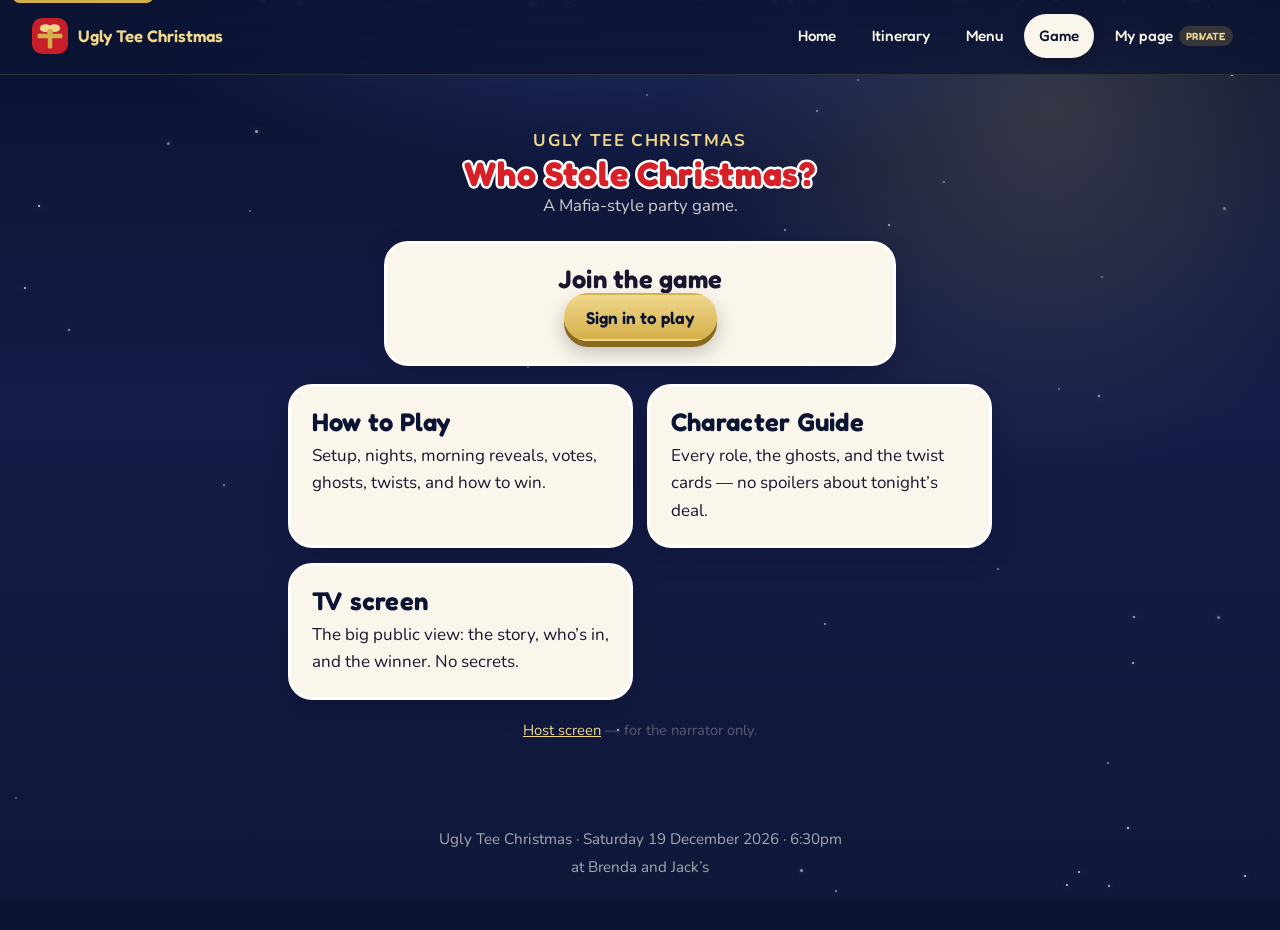
==== game.html @ 48833760 "Add collectible character cards and guest likes" ====
<!DOCTYPE html>
<html lang="en">
<head>
  <meta charset="utf-8">
  <meta name="viewport" content="width=device-width, initial-scale=1">
  <meta name="robots" content="noindex, nofollow">
  <link rel="canonical" href="https://jackkerhere.github.io/ugly-tee-xmas/game.html">
  <meta name="theme-color" content="#0b1433">
  <title>Who Stole Christmas?</title>
  <meta name="description" content="The Game area for Who Stole Christmas? — how to play, character guide, and the TV screen. No secrets, no PIN.">
  <meta property="og:type" content="website">
  <meta property="og:url" content="https://jackkerhere.github.io/ugly-tee-xmas/game.html">
  <meta property="og:title" content="Who Stole Christmas?">
  <meta property="og:description" content="The Game area for Who Stole Christmas? — how to play, character guide, and the TV screen. No secrets, no PIN.">
  <meta property="og:image" content="https://jackkerhere.github.io/ugly-tee-xmas/assets/images/og-sledge.jpg">
  <meta name="twitter:card" content="summary_large_image">
  <meta name="twitter:title" content="Who Stole Christmas?">
  <meta name="twitter:description" content="The Game area for Who Stole Christmas? — how to play, character guide, and the TV screen. No secrets, no PIN.">
  <meta name="twitter:image" content="https://jackkerhere.github.io/ugly-tee-xmas/assets/images/og-sledge.jpg">
  <link rel="preconnect" href="https://fonts.googleapis.com">
  <link rel="preconnect" href="https://fonts.gstatic.com" crossorigin>
  <link href="https://fonts.googleapis.com/css2?family=Fredoka:wght@400;500;600;700&family=Nunito:ital,wght@0,400;0,600;0,700;1,400&display=swap" rel="stylesheet">
  <link rel="stylesheet" href="assets/css/styles.css?v=20261121-character-cards">
  <link rel="icon" href="assets/images/favicon.svg" type="image/svg+xml">
  <link rel="icon" href="assets/images/favicon-32.png" sizes="32x32" type="image/png">
  <link rel="apple-touch-icon" href="assets/images/apple-touch-icon.png">
  <meta name="robots" content="noindex, nofollow">
</head>
<body class="page-game no-gift">
  <a class="skip" href="#main">Skip to content</a>
  <div class="sky" aria-hidden="true"></div>
  <div class="stars" aria-hidden="true"></div>
  <div class="snow" aria-hidden="true"></div>

  <div class="wrap">
  <header class="site-header">
    <div class="nav-inner">
      <a class="brand" href="index.html">
        <img class="brand-mark" src="assets/images/favicon.svg" width="36" height="36" alt="">
        <span class="brand-name">Ugly Tee Christmas</span>
      </a>
      <nav class="site-nav" aria-label="Primary">
        <a href="index.html">Home</a>
        <a href="itinerary.html">Itinerary</a>
        <a href="menu.html">Menu</a>
        <a href="game.html" aria-current="page">Game</a>
        <a href="me.html">My page <span class="nav-unread" hidden></span><span class="soon">private</span></a>
      </nav>
    </div>
  </header>

  <main id="main" class="section">
    <div id="game-hub-root">
      <p class="lede" style="text-align:center">Opening the game…</p>
    </div>
  </main>
  <footer class="site-footer">
    <p>Ugly Tee Christmas · Saturday 19 December 2026 · 6:30pm</p>
    <p>at Brenda and Jack’s</p>
  </footer>

  </div>
  <audio id="site-song" src="assets/song.mp3" preload="auto" loop playsinline></audio>
  <button type="button" class="mute-fab" id="mute-fab" hidden aria-label="Mute song" aria-pressed="false"></button>
  <div class="resume-bar" id="resume-song" hidden>
    <button type="button" class="btn btn-gold" id="resume-song-btn">Tap to keep the music going</button>
  </div>
  <script src="assets/js/data.js?v=20261121-character-cards" defer></script>
  <script src="assets/js/adapters/mock.js?v=20261121-character-cards" defer></script>
  <script src="assets/js/adapters/supabase.js?v=20261121-character-cards" defer></script>
  <script src="assets/js/game.js?v=20261121-character-cards" defer></script>
  <script src="assets/js/main.js?v=20261121-tv-slideshow" defer></script>
</body>
</html>
---- assets/css/styles.css ----
/* Ugly Tee Christmas — shared styles. Preview only, not published. */
:root {
  --navy: #0b1433;
  --navy-2: #151e45;
  --navy-3: #1c2758;
  --red: #d61f26;
  --red-deep: #9b151c;
  --green: #2a8f3c;
  --green-deep: #17632a;
  --gold: #d4b04a;
  --gold-bright: #f0d78c;
  --cream: #fbf6ec;
  --cream-2: #f3ead8;
  --ink: #1a1630;
  --muted: #5c5870;
  --white: #fff;
  --outline: #fff;
  --shadow: 0 16px 40px rgba(6, 10, 30, 0.35);
  --shadow-soft: 0 8px 24px rgba(6, 10, 30, 0.22);
  --radius: 24px;
  --radius-sm: 16px;
  --ease: cubic-bezier(0.25, 0.1, 0.25, 1);
  --header-h: 75px;
  --pad: clamp(0.85rem, 2.2vw, 1.75rem);
  --max: 95vw;
  --font-display: "Fredoka", "Trebuchet MS", "Segoe UI", sans-serif;
  --font-body: "Nunito", "Segoe UI", system-ui, sans-serif;
}

*, *::before, *::after { box-sizing: border-box; }
html { scroll-behavior: smooth; scroll-padding-top: calc(var(--header-h) + 12px); }
html, body { margin: 0; padding: 0; }
body {
  font-family: var(--font-body);
  font-size: 1.0625rem;
  line-height: 1.6;
  color: var(--cream);
  background: var(--navy);
  min-height: 100vh;
  overflow-x: hidden;
}
img { max-width: 100%; height: auto; display: block; }
a { color: var(--gold-bright); }
button, input, select, textarea { font: inherit; }
h1, h2, h3, .display {
  font-family: var(--font-display);
  font-weight: 650;
  line-height: 1.15;
  letter-spacing: 0.01em;
  margin: 0;
}

.skip {
  position: absolute;
  left: 12px;
  top: -40px;
  z-index: 100;
  background: var(--gold);
  color: var(--navy);
  padding: 8px 14px;
  border-radius: 8px;
  text-decoration: none;
}
.skip:focus { top: 12px; }

/* Night sky + stars + snow */
.sky {
  position: fixed;
  inset: 0;
  z-index: 0;
  pointer-events: none;
  background:
    radial-gradient(ellipse 80% 50% at 50% -10%, #2a3a7a 0%, transparent 60%),
    radial-gradient(circle at 82% 12%, rgba(240, 215, 140, 0.18), transparent 28%),
    linear-gradient(180deg, #0a1230 0%, #141c48 45%, #0e1838 100%);
}
.stars, .snow { position: fixed; inset: 0; pointer-events: none; z-index: 1; overflow: hidden; }
.star {
  position: absolute;
  width: 2px;
  height: 2px;
  background: #fff;
  border-radius: 50%;
  opacity: 0.75;
  box-shadow: 0 0 6px rgba(255,255,255,0.8);
}
.star.lg { width: 3px; height: 3px; }
.flake {
  position: absolute;
  top: -10px;
  color: rgba(255,255,255,0.85);
  font-size: 10px;
  animation: fall var(--dur, 14s) linear infinite;
  animation-delay: var(--delay, 0s);
  opacity: 0.7;
}
@keyframes fall {
  0% { transform: translate3d(0, -10vh, 0); opacity: 0; }
  10% { opacity: 0.7; }
  100% { transform: translate3d(var(--drift, 20px), 110vh, 0); opacity: 0.2; }
}

.wrap { position: relative; z-index: 2; }

/* Header / tabs */
.site-header {
  position: sticky;
  top: 0;
  z-index: 20;
  padding: 10px var(--pad) 12px;
  background: linear-gradient(180deg, rgba(11,20,51,0.92), rgba(11,20,51,0.78));
  backdrop-filter: blur(14px);
  -webkit-backdrop-filter: blur(14px);
  border-bottom: 1px solid rgba(212,176,74,0.18);
}
.nav-inner {
  max-width: var(--max);
  margin: 0 auto;
  display: flex;
  align-items: center;
  gap: 16px;
  min-height: 52px;
}
.brand {
  display: flex;
  align-items: center;
  gap: 10px;
  text-decoration: none;
  color: var(--cream);
  flex: 0 0 auto;
}
.brand-mark {
  width: 36px;
  height: 36px;
  border-radius: 10px;
}
.brand-name {
  font-family: var(--font-display);
  font-weight: 600;
  font-size: 0.95rem;
  color: var(--gold-bright);
  white-space: nowrap;
}
.site-nav {
  display: flex;
  flex-wrap: wrap;
  gap: 6px;
  margin-left: auto;
  justify-content: flex-end;
}
.site-nav a {
  display: inline-flex;
  align-items: center;
  justify-content: center;
  min-height: 44px;
  padding: 0 14px;
  border-radius: 999px;
  text-decoration: none;
  color: var(--cream);
  font-family: var(--font-display);
  font-weight: 500;
  font-size: 0.95rem;
  background: transparent;
  border: 1px solid transparent;
  transition: transform 200ms var(--ease), background 200ms var(--ease), color 200ms var(--ease), box-shadow 200ms var(--ease), border-color 200ms var(--ease);
}
.site-nav a:hover {
  transform: translateY(-2px);
  background: rgba(255,255,255,0.08);
  border-color: rgba(240,215,140,0.35);
}
.site-nav a:active { transform: scale(0.98); }
.site-nav a[aria-current="page"] {
  background: var(--cream);
  color: var(--navy);
  box-shadow: 0 4px 14px rgba(0,0,0,0.2);
}
.site-nav a:focus-visible,
.btn:focus-visible,
.gift-open:focus-visible,
.player-btn:focus-visible {
  outline: 3px solid var(--gold-bright);
  outline-offset: 3px;
}
.nav-unread {
  display: inline-flex;
  align-items: center;
  justify-content: center;
  min-width: 1.2rem;
  height: 1.2rem;
  margin-left: 6px;
  padding: 0 0.28rem;
  border-radius: 999px;
  background: var(--red);
  color: #fff;
  font-family: var(--font-display);
  font-size: 0.7rem;
  font-weight: 700;
  line-height: 1;
  box-shadow: 0 0 0 2px rgba(11, 20, 51, 0.35);
}
.nav-unread[hidden] { display: none; }
.site-nav a[aria-current="page"] .nav-unread {
  box-shadow: 0 0 0 2px #fff;
}
.soon {
  display: inline-block;
  margin-left: 6px;
  font-size: 0.65rem;
  letter-spacing: 0.06em;
  text-transform: uppercase;
  background: rgba(212,176,74,0.2);
  color: var(--gold-bright);
  border-radius: 999px;
  padding: 2px 7px;
  font-weight: 600;
}
.site-nav a[aria-current="page"] .soon {
  background: rgba(11,20,51,0.12);
  color: var(--red-deep);
}

/* Layout */
main { padding-bottom: 4rem; }
.section {
  max-width: var(--max);
  margin: 0 auto;
  padding: 3.25rem var(--pad) 1.5rem;
}
.section-head {
  display: flex;
  flex-direction: column;
  align-items: center;
  text-align: center;
  margin-bottom: 1.75rem;
  gap: 0.6rem;
}
.cloud-title {
  position: relative;
  display: inline-block;
  background: var(--cream);
  color: var(--ink);
  padding: 0.85rem 1.8rem 1rem;
  border-radius: 50% 48% 46% 52% / 62% 58% 42% 44%;
  box-shadow: var(--shadow-soft), 0 0 0 4px rgba(255,255,255,0.15);
  filter: drop-shadow(0 8px 0 rgba(212,176,74,0.25));
}
.cloud-title h2, .cloud-title h1 {
  font-size: clamp(1.6rem, 4vw, 2.35rem);
}
.lede {
  max-width: 54rem;
  margin: 0 auto;
  color: rgba(251,246,236,0.82);
  font-size: 1.05rem;
}

/* Outlined display type (poster-like) */
.outline-red, .outline-green, .outline-gold, .candy-text {
  font-family: var(--font-display);
  font-weight: 700;
  -webkit-text-stroke: 5px #fff;
  paint-order: stroke fill;
  letter-spacing: 0.02em;
}
.outline-red { color: var(--red); }
.outline-green { color: var(--green); }
.outline-gold { color: var(--gold); }
.candy-text {
  background: repeating-linear-gradient(
    -45deg,
    #d61f26 0 9px,
    #fff 9px 12px,
    #2a8f3c 12px 21px,
    #fff 21px 24px
  );
  -webkit-background-clip: text;
  background-clip: text;
  color: transparent;
  -webkit-text-fill-color: transparent;
  filter: drop-shadow(0 0 1px #fff) drop-shadow(0 2px 0 rgba(20,24,60,0.25));
  -webkit-text-stroke: 0;
}

/* Buttons */
.btn {
  display: inline-flex;
  align-items: center;
  justify-content: center;
  gap: 8px;
  min-height: 48px;
  padding: 0 1.25rem;
  border-radius: 999px;
  border: 2px solid transparent;
  text-decoration: none;
  font-family: var(--font-display);
  font-weight: 600;
  cursor: pointer;
  transition: transform 200ms var(--ease), box-shadow 200ms var(--ease), background 200ms var(--ease), color 200ms var(--ease);
}
.btn-gold {
  background: linear-gradient(180deg, var(--gold-bright), var(--gold));
  color: var(--navy);
  box-shadow: 0 6px 0 #8a6a1e, 0 10px 20px rgba(0,0,0,0.25);
}
.btn-gold:hover { transform: translateY(-2px); box-shadow: 0 8px 0 #8a6a1e, 0 14px 24px rgba(0,0,0,0.28); }
.btn-gold:active { transform: translateY(2px) scale(0.99); box-shadow: 0 3px 0 #8a6a1e; }
.btn-cream {
  background: var(--cream);
  color: var(--navy);
  box-shadow: 0 5px 0 #c9b896;
}
.btn-cream:hover { transform: translateY(-2px); }
.btn-cream:active { transform: translateY(2px) scale(0.99); }
.btn-ghost {
  background: rgba(255,255,255,0.08);
  color: var(--cream);
  border-color: rgba(240,215,140,0.45);
}
.btn-ghost:hover { background: rgba(255,255,255,0.14); transform: translateY(-2px); }
.btn[aria-disabled="true"], .btn:disabled {
  opacity: 0.7;
  cursor: not-allowed;
  transform: none !important;
}
.btn .arrow { transition: transform 200ms var(--ease); display: inline-block; }
.btn:hover .arrow { transform: translateX(4px); }

/* Cards */
.card {
  background: var(--cream);
  color: var(--ink);
  border-radius: var(--radius);
  padding: 1.25rem 1.3rem 1.35rem;
  box-shadow: var(--shadow-soft);
  border: 3px solid #fff;
}
.card h3 { font-size: 1.15rem; margin-bottom: 0.25rem; color: var(--red-deep); }
.card p { margin: 0; color: var(--muted); }
.card .icon { font-size: 1.5rem; line-height: 1; margin-bottom: 0.4rem; }
.grid-4, .grid-2 { display: grid; gap: 1rem; }
.grid-2 { grid-template-columns: 1fr; }
.grid-4 { grid-template-columns: 1fr 1fr; }

/* Full-width posters at natural aspect (no crop, no blur, no max-height) */
.hero-bleed {
  width: 100%;
  max-width: none;
  margin: 0;
  padding: 0;
}
.poster-frame {
  display: block;
  width: 100%;
  max-width: 100%;
  height: auto;
  margin: 0;
  aspect-ratio: 1520 / 2688;
  border: 0;
  border-radius: 0;
  overflow: hidden;
  box-shadow: none;
  background: #0b1433;
  cursor: default;
  pointer-events: none;
  user-select: none;
  -webkit-user-select: none;
  -webkit-tap-highlight-color: transparent;
  -webkit-touch-callout: none;
}
.poster-frame picture,
.poster-frame img {
  width: 100%;
  height: auto;
  max-width: 100%;
  display: block;
  object-fit: contain;
  object-position: center top;
  pointer-events: none;
  -webkit-user-drag: none;
  user-select: none;
}
.poster-wide { width: 100%; }
.hero-intro {
  text-align: center;
  padding-top: 2.25rem;
  padding-bottom: 0.5rem;
}
.hero-copy { margin: 0 auto; max-width: 46rem; }
.hero-date {
  font-family: var(--font-display);
  font-size: clamp(1.35rem, 4vw, 2rem);
  margin: 0.4rem 0 0.2rem;
}
.hero-meta { margin: 0; font-size: 1.1rem; color: var(--gold-bright); font-weight: 700; }

/* Placeholder notes */
.placeholder {
  margin-top: 0.85rem;
  padding: 0.85rem 1rem;
  border: 2px dashed rgba(155,21,28,0.35);
  border-radius: var(--radius-sm);
  background: repeating-linear-gradient(-45deg, rgba(214,31,38,0.05) 0 8px, transparent 8px 16px);
  color: var(--ink);
  font-size: 0.95rem;
}
.placeholder strong { color: var(--red-deep); }
.banner-demo {
  background: #fff3c4;
  color: #5a3b00;
  border: 2px solid var(--gold);
  border-radius: var(--radius-sm);
  padding: 0.75rem 1rem;
  margin: 0 auto 1.25rem;
  max-width: none;
  text-align: center;
  font-weight: 700;
}

/* Timeline */
.timeline { list-style: none; margin: 0 auto; padding: 0; max-width: none; width: 100%; }
.timeline li {
  position: relative;
  padding: 0 0 1.6rem 4.25rem;
}
.timeline li:last-child { padding-bottom: 0; }
.timeline li::before {
  content: "";
  position: absolute;
  left: 1.15rem;
  top: 1.1rem;
  bottom: -0.2rem;
  width: 3px;
  background: linear-gradient(180deg, var(--gold), rgba(212,176,74,0.15));
}
.timeline li:last-child::before { display: none; }
.dot {
  position: absolute;
  left: 0;
  top: 0.15rem;
  width: 2.4rem;
  height: 2.4rem;
  border-radius: 50%;
  background: linear-gradient(180deg, var(--gold-bright), var(--gold));
  color: var(--navy);
  display: flex;
  align-items: center;
  justify-content: center;
  font-family: var(--font-display);
  font-weight: 700;
  font-size: 0.95rem;
  box-shadow: 0 0 0 4px var(--navy), 0 0 0 6px var(--gold);
}
.time {
  font-family: var(--font-display);
  color: var(--gold-bright);
  font-weight: 600;
  font-size: 0.95rem;
}
.time-when { white-space: nowrap; }
.time-note {
  font-size: 0.82em;
  font-weight: 500;
  opacity: 0.75;
}
.timeline h3 { color: var(--cream); font-size: 1.25rem; margin: 0.1rem 0; }
.timeline p { margin: 0.15rem 0 0; color: rgba(251,246,236,0.78); }

/* Menu lists */
.menu-group { margin-bottom: 1.5rem; }
.menu-cat h3 { margin-top: 0 !important; }
.menu-list { width: 100%; }
.menu-item, .menu-slot { width: 100%; }
.menu-group h3 {
  font-size: 1.3rem;
  margin-bottom: 0.7rem;
  color: var(--gold-bright);
}
.menu-list { list-style: none; margin: 0; padding: 0; display: grid; gap: 0.7rem; }
.menu-item, .menu-slot {
  background: var(--cream);
  color: var(--ink);
  border-radius: var(--radius-sm);
  padding: 0.9rem 1.1rem;
  border: 3px solid #fff;
  display: flex;
  justify-content: space-between;
  align-items: baseline;
  gap: 1rem;
}
.menu-slot { border-style: dashed; border-color: rgba(255,255,255,0.55); background: rgba(251,246,236,0.72); color: var(--muted); font-style: italic; }
.menu-item .who { color: var(--red-deep); font-family: var(--font-display); font-weight: 600; white-space: nowrap; }
.host-note { margin-top: 0.5rem; color: rgba(251,246,236,0.8); }

/* Player + lyrics */
.player-card { max-width: none; width: 100%; margin: 0 auto 1.25rem; }
.player {
  display: flex;
  align-items: center;
  gap: 0.85rem;
}
.player-btn {
  width: 52px;
  height: 52px;
  border-radius: 50%;
  border: 0;
  background: linear-gradient(180deg, var(--gold-bright), var(--gold));
  color: var(--navy);
  cursor: pointer;
  box-shadow: 0 4px 0 #8a6a1e;
  flex: 0 0 auto;
  display: grid;
  place-items: center;
  transition: transform 200ms var(--ease);
}
.player-btn:hover { transform: scale(1.05); }
.player-btn:active { transform: scale(0.96); }
.player-track { flex: 1; }
.player-title { font-family: var(--font-display); margin: 0 0 0.35rem; }
.seek {
  -webkit-appearance: none;
  appearance: none;
  width: 100%;
  height: 8px;
  border-radius: 999px;
  background: #e6dcc8;
  outline: none;
}
.seek::-webkit-slider-thumb {
  -webkit-appearance: none;
  width: 18px;
  height: 18px;
  border-radius: 50%;
  background: var(--red);
  border: 3px solid #fff;
  cursor: pointer;
}
.times { display: flex; justify-content: space-between; font-size: 0.8rem; color: var(--muted); margin-top: 0.2rem; }
.lyrics {
  max-width: none;
  width: 100%;
  margin: 0 auto;
  font-size: 1.05rem;
  line-height: 1.7;
}
.lyrics-body { color: var(--ink); }
.lyrics-label {
  font-family: var(--font-display);
  font-weight: 700;
  font-size: clamp(1.25rem, 3.2vw, 1.55rem);
  color: var(--red);
  -webkit-text-stroke: 2px #fff;
  paint-order: stroke fill;
  letter-spacing: 0.03em;
  margin: 1.35rem 0 0.35rem;
  text-shadow: 0 1px 0 #fff, 0 0 0 #fff;
}
.lyrics-label:first-child { margin-top: 0.2rem; }
.lyrics-stanza {
  margin: 0 0 0.15rem;
  color: var(--ink);
}
.lyrics-stanza + .lyrics-label { margin-top: 1.35rem; }
.player-missing { margin: 0.6rem 0 0; color: var(--red-deep); }

/* Gift screen */
.gift-screen {
  position: fixed;
  inset: 0;
  z-index: 40;
  display: flex;
  align-items: center;
  justify-content: center;
  padding: 1.5rem;
  background:
    radial-gradient(ellipse 70% 50% at 50% 0%, #2a3a7a 0%, transparent 55%),
    linear-gradient(180deg, #0a1230, #141c48 60%, #1a2a4a);
  transition: opacity 600ms var(--ease), visibility 600ms var(--ease);
}
.gift-screen.is-away {
  opacity: 0;
  visibility: hidden;
  pointer-events: none;
}
body.is-open .gift-screen { pointer-events: none; }
.gift-inner { text-align: center; width: min(100%, 28rem); }
.gift-cloud {
  background: var(--cream);
  color: var(--ink);
  display: inline-block;
  padding: 1rem 1.5rem 1.15rem;
  border-radius: 50% 48% 46% 52% / 62% 58% 42% 44%;
  margin-bottom: 1.25rem;
  box-shadow: var(--shadow-soft);
}
.gift-cloud p { margin: 0.2rem 0 0; color: var(--muted); }
.gift-open {
  appearance: none;
  border: 0;
  background: transparent;
  cursor: pointer;
  color: var(--cream);
  width: 100%;
  padding: 0.5rem;
}
.gift-box { width: 180px; height: 180px; margin: 0 auto 1rem; position: relative; perspective: 600px; }
.box-body {
  position: absolute;
  left: 20px;
  right: 20px;
  bottom: 10px;
  height: 100px;
  background: linear-gradient(180deg, #e0333a, var(--red-deep));
  border-radius: 10px 10px 16px 16px;
  box-shadow: 0 12px 24px rgba(0,0,0,0.35), inset 0 0 0 3px rgba(255,255,255,0.12);
}
.box-body::before, .lid::before {
  content: "";
  position: absolute;
  left: 50%;
  top: 0;
  width: 22px;
  height: 100%;
  transform: translateX(-50%);
  background: linear-gradient(180deg, var(--gold-bright), var(--gold));
}
.lid {
  position: absolute;
  left: 10px;
  right: 10px;
  top: 36px;
  height: 44px;
  background: linear-gradient(180deg, #ef4a50, var(--red));
  border-radius: 10px;
  transform-origin: left center;
  box-shadow: 0 4px 0 rgba(0,0,0,0.15);
  transition: transform 700ms var(--ease);
  z-index: 2;
}
.bow {
  position: absolute;
  left: 50%;
  top: 10px;
  width: 70px;
  height: 36px;
  transform: translateX(-50%);
  z-index: 3;
  transition: transform 700ms var(--ease);
}
.bow::before, .bow::after {
  content: "";
  position: absolute;
  top: 4px;
  width: 32px;
  height: 28px;
  background: var(--gold-bright);
  border-radius: 50% 50% 40% 40%;
}
.bow::before { left: 0; transform: rotate(-20deg); }
.bow::after { right: 0; transform: rotate(20deg); }
.gift-open.is-opening .lid { transform: translateY(-28px) rotate(-28deg); }
.gift-open.is-opening .bow { transform: translate(-50%, -36px) rotate(-12deg); }
.gift-cta {
  font-family: var(--font-display);
  font-size: 1.35rem;
  font-weight: 650;
  color: var(--gold-bright);
  text-shadow: 0 2px 0 rgba(0,0,0,0.3);
  transition: transform 200ms var(--ease), color 200ms var(--ease);
}
.gift-open:hover .gift-cta { transform: translateY(-2px); color: #fff; }
.gift-ground {
  position: absolute;
  left: 0; right: 0; bottom: 0;
  height: 90px;
  background: radial-gradient(120% 80% at 50% 100%, #f7f3ea 0%, #e8e4f0 40%, transparent 70%);
  pointer-events: none;
}

/* Guest / me page */
.hi {
  display: flex;
  flex-direction: column;
  align-items: center;
  gap: 0.55rem;
  font-size: clamp(2rem, 6vw, 3rem);
  text-align: center;
  margin-bottom: 0.5rem;
}
.hi .who-face-wrap { width: 7.75rem; max-width: 7.75rem; }

.secret-grid { display: grid; gap: 1rem; }
.secret-card h3 { margin-bottom: 0.35rem; line-height: 1.3; overflow-wrap: anywhere; }
.secret-card .for {
  font-family: var(--font-display);
  font-size: 1.6rem;
  color: var(--navy);
  display: inline;
}
.secret-card .hint {
  margin: 0.4rem 0 0;
  color: var(--muted);
  font-size: 0.95rem;
  line-height: 1.4;
}
.form label { display: block; font-weight: 700; font-family: var(--font-display); margin: 0.8rem 0 0.3rem; }
.form input[type="text"], .form select, .form textarea {
  width: 100%;
  min-height: 48px;
  border-radius: 14px;
  border: 2px solid #e0d4bf;
  background: #fff;
  padding: 0.6rem 0.85rem;
  color: var(--ink);
  transition: border-color 200ms var(--ease), box-shadow 200ms var(--ease);
}
.form textarea { min-height: 90px; resize: vertical; }
.form input:focus, .form select:focus, .form textarea:focus {
  outline: none;
  border-color: var(--gold);
  box-shadow: 0 0 0 4px rgba(212,176,74,0.28);
}
.form-actions { margin-top: 1.1rem; display: flex; flex-wrap: wrap; gap: 0.6rem; }
.form-status { margin: 0.8rem 0 0; font-weight: 700; color: var(--green-deep); }
.gate { text-align: center; max-width: 32rem; margin: 2rem auto; }
.gate .card { padding: 2rem 1.5rem; }
.pin-gate { text-align: center; max-width: 26rem; margin: 1.5rem auto 2rem; }
.pin-gate .card { padding: 2rem 1.25rem 1.6rem; }
.pin-gate h1 { font-size: clamp(1.6rem, 5vw, 2.1rem); margin: 0 0 0.4rem; }
.pin-lead { margin: 0.3rem 0 0; color: var(--muted); }
.pin-warn {
  margin: 0.7rem 0 0;
  color: var(--red-deep);
  font-weight: 700;
}
.who-gate { width: 100%; max-width: 54rem; margin: 0 auto 2rem; }
.who-gate .lede { margin-top: 0.15rem; }
.who-grid {
  display: grid;
  grid-template-columns: 1fr 1fr;
  gap: 0.65rem;
  width: 100%;
  max-width: 100%;
}
.who-tile {
  display: flex;
  flex-direction: column;
  align-items: center;
  justify-content: flex-start;
  gap: 0.4rem;
  width: 100%;
  min-width: 0;
  padding: 0.65rem 0.5rem 0.7rem;
  border: 3px solid #fff;
  border-radius: var(--radius-sm);
  background: var(--cream);
  color: var(--navy);
  box-shadow: var(--shadow-soft);
  font-family: var(--font-display);
  cursor: pointer;
  text-align: center;
  transition: transform 200ms var(--ease), box-shadow 200ms var(--ease), background 200ms var(--ease);
}
.who-tile:hover { transform: translateY(-2px); box-shadow: 0 8px 20px rgba(6,10,30,0.22); }
.who-tile:active { transform: scale(0.99); }
.who-tile:focus-visible { outline: 3px solid var(--gold); outline-offset: 2px; }
.who-face-wrap {
  position: relative;
  width: 86%;
  max-width: 11.5rem;
  aspect-ratio: 1;
  flex: 0 0 auto;
  min-width: 0;
}
.who-face-wrap.is-large {
  width: min(58%, 11rem);
  max-width: 11rem;
  margin: 0 auto 0.85rem;
}
.hi .who-face-wrap.is-large {
  width: 7.75rem;
  max-width: 7.75rem;
  margin: 0;
}
.who-face,
.who-face picture,
.who-face img {
  width: 100%;
  height: auto;
  aspect-ratio: 1;
  display: block;
  max-width: 100%;
}
.who-face {
  border-radius: 22%;
  overflow: hidden;
  background: #fff;
  border: 3px solid #fff;
  box-shadow: 0 4px 12px rgba(6, 10, 30, 0.16);
}
.who-face.is-placeholder {
  display: flex;
  align-items: center;
  justify-content: center;
  height: 100%;
  font-size: clamp(2.4rem, 12vw, 3.4rem);
  line-height: 1;
  background: linear-gradient(180deg, #e8f6ea 0%, #d7efdc 100%);
}
.who-lock {
  position: absolute;
  right: 0.05rem;
  bottom: 0.05rem;
  width: 1.45rem;
  height: 1.45rem;
  border-radius: 50%;
  background: var(--navy);
  color: var(--gold-bright);
  display: flex;
  align-items: center;
  justify-content: center;
  font-size: 0.78rem;
  line-height: 1;
  border: 2px solid #fff;
  box-shadow: 0 2px 6px rgba(6, 10, 30, 0.25);
  z-index: 1;
}
.who-name {
  font-weight: 700;
  font-size: clamp(0.95rem, 3.6vw, 1.15rem);
  line-height: 1.25;
  overflow-wrap: anywhere;
  max-width: 100%;
}
.who-claimed {
  font-family: var(--font-body);
  font-size: 0.75rem;
  font-weight: 700;
  line-height: 1.3;
  color: var(--muted);
  max-width: 100%;
}
.who-tile.is-claimed {
  background: #efe7d6;
  box-shadow: none;
}
.who-tile.is-claimed .who-face { opacity: 0.55; filter: grayscale(0.22); }
.who-tile.is-claimed:hover { background: #e8dfcc; }
.who-test {
  font-family: var(--font-body);
  font-size: 0.7rem;
  font-weight: 700;
  letter-spacing: 0.06em;
  text-transform: uppercase;
  color: var(--green-deep);
  background: #e4f3e6;
  border: 1px solid rgba(42, 143, 60, 0.35);
  border-radius: 999px;
  padding: 0.08rem 0.45rem;
  line-height: 1.2;
}
.who-tile.is-test { border-color: #cfe8d3; }

@media (min-width: 800px) {
  .who-grid { grid-template-columns: repeat(3, 1fr); gap: 0.85rem; }
}
@media (min-width: 1280px) {
  .who-grid { grid-template-columns: repeat(4, 1fr); }
}

.pin-boxes {
  display: flex;
  justify-content: center;
  gap: clamp(0.28rem, 1.6vw, 0.5rem);
  margin: 1.35rem 0 0.85rem;
}
.pin-boxes input {
  width: clamp(2.15rem, 11vw, 2.7rem);
  height: clamp(2.7rem, 13vw, 3.3rem);
  text-align: center;
  font-family: var(--font-display);
  font-size: 1.55rem;
  font-weight: 700;
  border: 3px solid var(--gold);
  border-radius: 12px;
  background: var(--cream);
  color: var(--navy);
  caret-color: var(--red);
  box-shadow: 0 3px 0 rgba(138, 106, 30, 0.35);
}
.pin-boxes input:focus {
  outline: none;
  border-color: var(--red);
  box-shadow: 0 0 0 4px rgba(214, 31, 38, 0.22);
}
.pin-error {
  min-height: 1.4em;
  margin: 0.35rem 0 0;
  color: var(--red-deep);
  font-weight: 700;
}
.pin-error[hidden] { display: none; }
.logout-line { text-align: center; margin: 1.25rem 0 0; }

.logout-line a { color: var(--gold-bright); font-weight: 700; }

/* Logged-in My page sub-tabs */
body.has-me-subnav main.section { padding-top: 0.75rem; }
.me-subnav {
  position: sticky;
  top: var(--header-h);
  z-index: 19;
  width: auto;
  max-width: none;
  margin: 0 calc(-1 * var(--pad)) 1.15rem;
  padding: 0.55rem var(--pad);
  background: linear-gradient(180deg, rgba(11,20,51,0.96), rgba(11,20,51,0.88));
  backdrop-filter: blur(14px);
  -webkit-backdrop-filter: blur(14px);
  border-bottom: 1px solid rgba(212,176,74,0.18);
}
.me-segments {
  display: grid;
  grid-template-columns: 1fr 1fr 1.2fr;
  gap: 4px;
  width: 100%;
  max-width: 40rem;
  margin: 0 auto;
  padding: 4px;
  background: var(--cream);
  border: 3px solid #fff;
  border-radius: 18px;
  box-shadow: var(--shadow-soft);
}
.me-tab {
  position: relative;
  min-width: 0;
  min-height: 52px;
  padding: 0.45rem 0.4rem;
  border: 0;
  border-radius: 12px;
  background: transparent;
  color: var(--navy);
  font-family: var(--font-display);
  font-weight: 650;
  font-size: clamp(0.76rem, 3vw, 0.98rem);
  line-height: 1.2;
  white-space: normal;
  overflow-wrap: anywhere;
  text-align: center;
  cursor: pointer;
}
.me-tab:hover { background: rgba(212, 176, 74, 0.18); }
.me-tab:focus-visible { outline: 3px solid var(--gold); outline-offset: 2px; }
.me-tab[aria-selected="true"] {
  background: linear-gradient(180deg, var(--gold-bright), var(--gold));
  box-shadow: 0 3px 0 #8a6a1e;
}
.me-tab-badge {
  position: absolute;
  top: 0.12rem;
  right: 0.12rem;
  min-width: 1.2rem;
  height: 1.2rem;
  padding: 0 0.28rem;
  border-radius: 999px;
  background: var(--red);
  color: #fff;
  font-family: var(--font-display);
  font-size: 0.7rem;
  font-weight: 700;
  line-height: 1;
  display: inline-flex;
  align-items: center;
  justify-content: center;
  box-shadow: 0 0 0 2px #fff;
}
.me-tab-badge[hidden] { display: none; }
.me-lede { margin-bottom: 1.15rem; }
.me-panel { width: 100%; max-width: 100%; }
.me-panel[hidden] { display: none; }
.person-card {
  text-align: center;
  width: 100%;
  max-width: 28rem;
  margin: 0 auto 1.25rem;
  padding: 1.4rem 1.2rem 1.3rem;
}
.person-card .who-face-wrap.is-large {
  width: min(58%, 11rem);
  max-width: 11rem;
  margin: 0 auto 0.85rem;
}
.person-card .hint {
  margin: 0.7rem auto 0;
  max-width: 22rem;
  text-align: left;
  font-size: 1rem;
  line-height: 1.45;
  color: var(--ink);
}

.budget-badge {
  display: inline-block;
  margin: 0.55rem 0 0.15rem;
  padding: 0.28rem 0.7rem;
  border-radius: 999px;
  background: #e4f3e6;
  border: 2px solid rgba(42, 143, 60, 0.35);
  color: var(--green-deep);
  font-family: var(--font-display);
  font-weight: 650;
  font-size: 0.95rem;
  line-height: 1.2;
}
.budget-badge strong { font-weight: 700; }


/* Secret Santa chat */
.ss-chat { width: 100%; max-width: 100%; }
.wishlist-card { margin-top: 0.25rem; }
.chat-panel {
  width: 100%;
  max-width: 100%;
  padding: 0.85rem 0.85rem 1rem;
  overflow: hidden;
}
.chat-tabs {
  display: grid;
  grid-template-columns: 1fr 1fr;
  gap: 0.45rem;
  margin: 0 0 0.85rem;
  width: 100%;
  max-width: 100%;
}
.chat-tab {
  position: relative;
  min-width: 0;
  min-height: 48px;
  padding: 0.55rem 0.45rem;
  border: 2px solid #e0d4bf;
  border-radius: 16px;
  background: #fff;
  color: var(--navy);
  font-family: var(--font-display);
  font-weight: 650;
  font-size: clamp(0.78rem, 3.1vw, 0.95rem);
  line-height: 1.25;
  white-space: normal;
  overflow-wrap: anywhere;
  text-align: center;
  cursor: pointer;
  transition: background 200ms var(--ease), border-color 200ms var(--ease), color 200ms var(--ease), transform 200ms var(--ease);
}
.chat-tab:hover { transform: translateY(-1px); border-color: var(--gold); }
.chat-tab:focus-visible { outline: 3px solid var(--gold); outline-offset: 2px; }
.chat-tab-badge,
.me-tab-badge {
  position: absolute;
  top: 0.12rem;
  right: 0.12rem;
  min-width: 1.2rem;
  height: 1.2rem;
  padding: 0 0.28rem;
  border-radius: 999px;
  background: var(--red);
  color: #fff;
  font-family: var(--font-display);
  font-size: 0.7rem;
  font-weight: 700;
  line-height: 1;
  display: inline-flex;
  align-items: center;
  justify-content: center;
  box-shadow: 0 0 0 2px #fff;
  z-index: 1;
}
.chat-tab-badge[hidden],
.me-tab-badge[hidden] { display: none; }
.chat-tab[aria-selected="true"] {
  background: linear-gradient(180deg, var(--gold-bright), var(--gold));
  border-color: #8a6a1e;
  color: var(--navy);
  box-shadow: 0 3px 0 #8a6a1e;
}
.chat-peer { margin: 0 0 0.7rem; }
.chat-peer-name {
  font-family: var(--font-display);
  font-weight: 700;
  font-size: 1.15rem;
  color: var(--navy);
  margin: 0;
}
.chat-peer-note { margin: 0.2rem 0 0; font-size: 0.95rem; }
.peer-wish {
  margin-top: 0.65rem;
  padding: 0.7rem 0.85rem;
  background: #fff;
  border: 2px dashed rgba(42, 143, 60, 0.45);
  border-radius: var(--radius-sm);
}
.peer-wish h3 {
  font-size: 0.95rem;
  margin: 0 0 0.2rem;
  color: var(--green-deep);
}
.peer-wish p {
  margin: 0;
  color: var(--ink);
  overflow-wrap: anywhere;
}
.chat-log {
  width: 100%;
  max-width: 100%;
  min-height: 14rem;
  max-height: min(50vh, 26rem);
  overflow-x: hidden;
  overflow-y: auto;
  padding: 0.4rem 0.15rem 0.6rem;
  background: linear-gradient(180deg, #fff 0%, #f7f1e3 100%);
  border: 2px solid #e0d4bf;
  border-radius: var(--radius-sm);
}
.chat-empty { text-align: center; color: var(--muted); margin: 2.2rem 0.75rem; }
.bubble-row {
  display: flex;
  width: 100%;
  max-width: 100%;
  margin: 0.45rem 0;
}
.bubble-row.me { justify-content: flex-end; }
.bubble-row.them { justify-content: flex-start; }
.bubble {
  max-width: min(85%, 28rem);
  min-width: 0;
  padding: 0.55rem 0.8rem 0.45rem;
  border-radius: 18px;
  overflow-wrap: anywhere;
  word-break: break-word;
}
.bubble-row.them .bubble {
  background: #fff;
  border: 2px solid #e0d4bf;
  border-bottom-left-radius: 6px;
  color: var(--ink);
}
.bubble-row.me .bubble {
  background: linear-gradient(180deg, #ffe08a, var(--gold));
  border: 2px solid #c9a43a;
  border-bottom-right-radius: 6px;
  color: var(--navy);
}
.bubble-author {
  margin: 0 0 0.15rem;
  font-family: var(--font-display);
  font-weight: 700;
  font-size: 0.82rem;
  color: var(--red-deep);
}
.bubble-row.me .bubble-author { color: var(--green-deep); text-align: right; }
.bubble-text { margin: 0; color: inherit; white-space: pre-wrap; }
.bubble-time {
  margin: 0.25rem 0 0;
  font-size: 0.75rem;
  color: var(--muted);
}
.bubble-row.me .bubble-time { text-align: right; }
.chat-prompts {
  display: flex;
  flex-wrap: wrap;
  gap: 0.4rem;
  margin: 0.7rem 0 0.55rem;
}
.chat-prompts[hidden] { display: none; }
.prompt-chip {
  min-height: 40px;
  padding: 0.3rem 0.75rem;
  border-radius: 999px;
  border: 2px solid var(--gold);
  background: var(--cream);
  color: var(--navy);
  font-family: var(--font-display);
  font-weight: 600;
  font-size: 0.92rem;
  cursor: pointer;
  transition: transform 200ms var(--ease), background 200ms var(--ease);
}
.prompt-chip:hover { transform: translateY(-1px); background: var(--gold-bright); }
.prompt-chip:focus-visible { outline: 3px solid var(--gold); outline-offset: 2px; }
.prompt-chip:active { transform: scale(0.98); }
.chat-compose {
  display: flex;
  align-items: flex-end;
  gap: 0.5rem;
  margin-top: 0.55rem;
  width: 100%;
  max-width: 100%;
}
.chat-compose textarea {
  flex: 1 1 auto;
  min-width: 0;
  width: auto;
  min-height: 48px;
  max-height: 8rem;
  resize: none;
  border-radius: 16px;
  border: 2px solid #e0d4bf;
  background: #fff;
  padding: 0.65rem 0.85rem;
  color: var(--ink);
  transition: border-color 200ms var(--ease), box-shadow 200ms var(--ease);
}
.chat-compose textarea:focus {
  outline: none;
  border-color: var(--gold);
  box-shadow: 0 0 0 4px rgba(212,176,74,0.28);
}
.chat-compose .btn { flex: 0 0 auto; }
.chat-status { margin: 0.55rem 0 0; font-weight: 700; }

@media (min-width: 800px) {
  .chat-panel { padding: 1.1rem 1.2rem 1.2rem; }
  .chat-log { min-height: 16rem; }
}


/* Footer */
.site-footer {
  position: relative;
  z-index: 2;
  text-align: center;
  padding: 2.5rem var(--pad) 3rem;
  color: rgba(251,246,236,0.65);
  font-size: 0.95rem;
}
.site-footer p { margin: 0.2rem 0; }

/* Scroll reveal */
.reveal { opacity: 0; transform: translateY(16px); }
.reveal.is-in { opacity: 1; transform: none; transition: opacity 550ms var(--ease), transform 550ms var(--ease); }

/* Hide gift-related when already open pages without gift */
body.no-gift .gift-screen { display: none; }

@media (min-width: 800px) {
  .grid-4 { grid-template-columns: repeat(4, 1fr); gap: 1.25rem; }
  .grid-2, .secret-grid { grid-template-columns: 1fr 1fr; gap: 1.25rem; }
  .brand-name { font-size: 1.05rem; }
  .hero-copy { max-width: 52rem; }
  .timeline {
    display: grid;
    grid-template-columns: repeat(auto-fit, minmax(11.5rem, 1fr));
    gap: 1.25rem;
    max-width: none;
  }
  .timeline li {
    padding: 1.1rem 1.15rem 1.2rem 1.15rem;
    background: rgba(251,246,236,0.08);
    border: 1px solid rgba(212,176,74,0.22);
    border-radius: var(--radius);
    box-shadow: var(--shadow-soft);
  }
  .timeline li::before { display: none; }
  .timeline li:last-child { padding-bottom: 1.2rem; }
  .dot { position: relative; left: 0; top: 0; margin-bottom: 0.65rem; }
  .menu-cats {
    display: grid;
    grid-template-columns: 1fr 1fr;
    gap: 1.1rem 1.5rem;
    align-items: start;
  }
  #drinks .menu-list { grid-template-columns: 1fr 1fr; }
  .menu-groups, #menu-root { width: 100%; }
}
@media (min-width: 1280px) {
  .menu-cats { grid-template-columns: repeat(3, 1fr); }
  #drinks .menu-list { grid-template-columns: 1fr 1fr 1fr; }
}

@media (max-width: 799px) {
  .brand { display: none; }
  .soon { display: none; }
  .nav-inner { justify-content: stretch; }
  .site-nav {
    width: 100%;
    margin-left: 0;
    flex-wrap: nowrap;
    justify-content: space-between;
    gap: 4px;
  }
  .site-nav a {
    flex: 1 1 0;
    padding: 0 6px;
    font-size: 0.88rem;
    white-space: nowrap;
  }
  .site-header { padding-left: 0.7rem; padding-right: 0.7rem; }
  .hero-copy { padding: 0 0.85rem; }
}
.wordmark {
  display: block;
  width: min(100%, 460px);
  margin: 0 auto 0.35rem;
}
.wordmark svg { width: 100%; height: auto; overflow: visible; display: block; }
.visually-hidden {
  position: absolute;
  width: 1px; height: 1px;
  padding: 0; margin: -1px;
  overflow: hidden; clip: rect(0,0,0,0);
  white-space: nowrap; border: 0;
}
.menu-slot {
  background: rgba(251,246,236,0.9);
  color: #6a6578;
}

@media (prefers-reduced-motion: reduce) {
  html { scroll-behavior: auto; }
  *, *::before, *::after {
    animation: none !important;
    transition: none !important;
  }
  .reveal { opacity: 1; transform: none; }
  .flake { display: none; }
  .gift-open.is-opening .lid, .gift-open.is-opening .bow { transform: none; }
}

body:not(.is-open):not(.no-gift) { overflow: hidden; height: 100vh; }
body:not(.is-open):not(.no-gift) .skip { visibility: hidden; }
.menu-group h2 { font-size: 1.3rem; margin: 0 0 0.7rem; color: var(--gold-bright); }
html.is-shot .skip { display: none !important; }
html.is-shot, html.is-shot * { cursor: none !important; }
html.is-shot { scrollbar-width: none; }
html.is-shot::-webkit-scrollbar, html.is-shot *::-webkit-scrollbar { display: none; }
html.is-shot .flake { display: none !important; animation: none !important; }
html.is-shot .reveal { opacity: 1; transform: none; }
html.is-shot .mute-fab, html.is-shot .resume-bar { display: none !important; }

html.is-shot *, html.is-shot *::before, html.is-shot *::after {
  animation-play-state: paused !important;
}

/* Floating mute control — stays on screen, including during tab switches */
.mute-fab {
  position: fixed;
  right: max(12px, env(safe-area-inset-right, 12px));
  bottom: max(16px, env(safe-area-inset-bottom, 16px));
  z-index: 25;
  width: 52px;
  height: 52px;
  border-radius: 50%;
  border: 3px solid #fff;
  background: linear-gradient(180deg, var(--gold-bright), var(--gold));
  color: var(--navy);
  box-shadow: 0 6px 0 #8a6a1e, 0 12px 24px rgba(0,0,0,0.28);
  cursor: pointer;
  display: none;
  place-items: center;
  padding: 0;
  transition: transform 200ms var(--ease), box-shadow 200ms var(--ease);
}
.mute-fab.is-on { display: grid; }
.mute-fab:hover { transform: translateY(-2px) scale(1.04); }
.mute-fab:active { transform: scale(0.96); }
.mute-fab svg { display: block; }
.resume-bar {
  position: fixed;
  left: 0;
  right: 0;
  bottom: 0;
  z-index: 26;
  display: none;
  justify-content: center;
  padding: 12px 16px calc(12px + env(safe-area-inset-bottom, 0px));
  background: linear-gradient(180deg, transparent, rgba(11,20,51,0.92));
}
.resume-bar.is-on { display: flex; }

/* ---- Who Stole Christmas? ---- */
.game-docs {
  display: flex;
  flex-wrap: wrap;
  gap: 0.7rem;
  justify-content: center;
  margin: 0.4rem 0 0.35rem;
}
.game-docs .btn { min-height: 48px; }
.btn.game-docs-alt, .game-docs .btn-ghost {
  color: var(--cream);
  border-color: rgba(240,215,140,0.45);
}
.page-me .game-docs .btn-ghost,
.me-panel .game-docs .btn-ghost {
  color: var(--navy);
  border-color: #c9b896;
  background: #fff;
}
.game-docs-note { text-align: center; color: var(--muted); font-size: 0.92rem; margin: 0 0 1.1rem; }
.game-docs-back { text-align: center; margin-top: 1rem; }
.game-docs-back a { color: var(--gold-bright); font-weight: 700; }
.game-wait, .game-role-card, .game-action, .game-script, .game-host-login {
  text-align: center;
  max-width: 32rem;
  margin: 0 auto 1.15rem;
}
.game-wait-emoji { font-size: 3rem; margin: 0 0 0.35rem; line-height: 1; }
.game-role-portrait, .game-ghost-portrait {
  aspect-ratio: 1;
  object-fit: contain;
  margin: 0 auto 0.7rem;
  background: #fff;
  border-radius: 1rem;
}
.game-role-portrait { width: clamp(8rem, 38vw, 11rem); }
.game-ghost-portrait { width: 6.25rem; }
.game-lobby h2, .game-lobby h3 { margin: 0 0 0.6rem; }
.game-lobby p { margin-bottom: 0.6rem; }
.game-lobby .btn { margin: 0.4rem 0; }
.game-lobby-members {
  display: flex;
  flex-wrap: wrap;
  justify-content: center;
  gap: 0.4rem;
  list-style: none;
  padding: 0;
  margin: 0.75rem 0;
}
.game-lobby-members li {
  padding: 0.3rem 0.65rem;
  background: #fff;
  color: var(--navy);
  border-radius: 1rem;
}
.game-sign-out {
  color: var(--cream);
  background: none;
  border: 0;
  padding: 0.5rem;
  cursor: pointer;
  font: inherit;
  text-decoration: underline;
}
.game-role-card h2, .game-wait h3 { margin: 0.15rem 0 0.4rem; }
.game-fellows { margin-top: 0.7rem; }
.game-phase-tag {
  display: inline-block;
  margin: 0.2rem auto 0;
  padding: 0.25rem 0.8rem;
  border-radius: 999px;
  background: rgba(212,176,74,0.18);
  color: var(--gold-bright);
  font-weight: 700;
}
.game-pick-grid {
  display: grid;
  grid-template-columns: repeat(auto-fill, minmax(5.6rem, 1fr));
  gap: 0.55rem;
  margin: 0.8rem 0 1rem;
}
.game-pick {
  appearance: none;
  border: 2px solid #e0d4bf;
  background: #fff;
  border-radius: 14px;
  padding: 0.45rem 0.3rem 0.5rem;
  cursor: pointer;
  font-family: var(--font-display);
  color: var(--navy);
}
.game-pick.is-on { border-color: var(--gold); box-shadow: 0 0 0 3px rgba(212,176,74,0.35); }
.game-pick:disabled { opacity: 0.4; cursor: not-allowed; }
.game-pick .who-face-wrap { width: 3.2rem; height: 3.2rem; margin: 0 auto 0.25rem; }
.game-roster {
  list-style: none;
  display: grid;
  grid-template-columns: repeat(auto-fill, minmax(7rem, 1fr));
  gap: 0.7rem;
  padding: 0;
  margin: 0 auto 1.2rem;
  max-width: 70rem;
}
.game-roster-item { text-align: center; color: var(--cream); }
.game-roster-item.is-out { opacity: 0.55; filter: grayscale(0.6); }
.game-roster-item em { font-style: normal; color: var(--gold-bright); font-size: 0.8rem; }
.game-reveal {
  max-width: 46rem;
  margin: 0 auto 1.4rem;
  text-align: center;
}
.game-beat {
  font-family: var(--font-display);
  font-size: clamp(1.15rem, 3vw, 1.8rem);
  line-height: 1.35;
  color: var(--cream);
  margin: 0 0 0.7rem;
}
.game-beat.is-latest { color: var(--gold-bright); }
.btn-shuffle {
  font-size: 1.25rem;
  padding: 0.85rem 1.4rem;
  min-height: 58px;
  width: 100%;
  max-width: 22rem;
  margin: 0.4rem auto;
  display: inline-flex;
}
.game-shuffle-wrap { text-align: center; }
.game-host-role-list { list-style: none; padding: 0; margin: 0; text-align: left; }
.game-host-role-list li { padding: 0.25rem 0; border-bottom: 1px solid rgba(212,176,74,0.15); }
.game-twist-grid { display: flex; flex-wrap: wrap; gap: 0.5rem; justify-content: center; margin: 0.8rem 0; }
.guide-page { max-width: 52rem; margin: 0 auto; }
.guide-hero { text-align: center; margin-bottom: 1.3rem; }
.guide-hero .kicker { letter-spacing: 0.08em; text-transform: uppercase; color: var(--gold-bright); font-weight: 700; margin: 0; }
.guide-side { margin: 0 0 1.25rem; }
.guide-side h2 { color: var(--gold-bright); font-size: 1.15rem; margin: 0 0 0.5rem; }
.guide-list { list-style: none; padding: 0; margin: 0; }
.guide-list li {
  display: grid;
  grid-template-columns: 2.2rem 1fr;
  gap: 0.65rem;
  background: rgba(255,255,255,0.06);
  border: 1px solid rgba(212,176,74,0.18);
  border-radius: 14px;
  padding: 0.7rem 0.85rem;
  margin: 0 0 0.45rem;
}
.guide-list.guide-character-grid {
  display: grid;
  grid-template-columns: repeat(2, minmax(0, 1fr));
  gap: 0.6rem;
}
.guide-list .guide-character {
  display: block;
  padding: 0;
  margin: 0;
}
.guide-list .guide-character h3 { margin: 0; }
.guide-character-button {
  display: grid;
  grid-template-columns: 3.65rem minmax(0, 1fr) auto;
  align-items: center;
  gap: 0.65rem;
  width: 100%;
  padding: 0.55rem;
  border: 0;
  border-radius: 13px;
  background: transparent;
  color: var(--cream);
  text-align: left;
  font: inherit;
  cursor: pointer;
}
.guide-character-button:hover { background: rgba(212,176,74,0.12); }
.guide-character-button:focus-visible { outline: 2px solid var(--gold-bright); outline-offset: 3px; }
.guide-portrait {
  width: 100%;
  height: auto;
  aspect-ratio: 1;
  object-fit: contain;
  background: #fff;
  border-radius: 0.6rem;
}
.guide-character-arrow { color: var(--gold-bright); font-size: 1.4em; line-height: 1; }

.guide-character-dialog {
  width: min(26rem, calc(100% - 1.5rem));
  max-width: none;
  max-height: calc(100vh - 1.5rem);
  max-height: calc(100dvh - 1.5rem);
  margin: auto;
  padding: 0;
  border: 0;
  border-radius: 1.25rem;
  background: var(--cream);
  color: var(--ink);
  box-shadow: var(--shadow);
  overscroll-behavior: contain;
  overflow: auto;
}
.guide-character-dialog:not([open]) { display: none; }
.guide-character-dialog::backdrop { background: rgba(5,10,28,0.78); }
body:has(.guide-character-dialog[open]) { overflow: hidden; }
.guide-character-dialog.character-dialog-fallback {
  position: fixed;
  inset: 0;
  z-index: 100;
  box-shadow: 0 0 0 100vmax rgba(5,10,28,0.78);
}
.character-card {
  --card-accent: #235642;
  --card-tint: #d7e9df;
  padding: 0.8rem 1rem 1rem;
  border: 0.35rem solid #c69b44;
  border-radius: inherit;
  background: linear-gradient(150deg, var(--card-tint), var(--cream) 63%);
}
.character-card[data-card-family="grinches"] { --card-accent: #842a39; --card-tint: #f1d9e1; }
.character-card[data-card-family="wanderers"] { --card-accent: #79521d; --card-tint: #f3e5c2; }
.character-card[data-card-family="ghosts"] { --card-accent: #50406f; --card-tint: #e4ddf1; }
.character-card-controls { display: flex; justify-content: space-between; gap: 0.55rem; }
.character-card-like,
.character-card-close {
  min-width: 2.65rem;
  min-height: 2.65rem;
  padding: 0.25rem 0.5rem;
  border: 1px solid currentColor;
  border-radius: 999px;
  background: var(--cream);
  color: var(--card-accent);
  font: 700 0.93rem var(--font-body);
}
.character-card-like { display: inline-flex; align-items: center; gap: 0.33rem; padding-inline: 0.65rem; }
.character-card-like:not(:disabled),
.character-card-close { cursor: pointer; }
.character-card-heart { font-size: 1.25rem; line-height: 1; }
.character-card-like[aria-pressed="true"] { background: var(--card-accent); color: var(--cream); }
.character-card-close { font-size: 1.45rem; line-height: 1; }
.character-card-like:focus-visible,
.character-card-close:focus-visible,
.character-card-sign-in:focus-visible { outline: 2px solid var(--card-accent); outline-offset: 2px; }
.character-card-heading { margin: 0.43rem 0 0.7rem; }
.character-card-heading h2 { margin: 0.1rem 0 0; font-size: clamp(1.65rem, 6vw, 2.28rem); line-height: 1.05; }
.character-card-faction { margin: 0; color: var(--card-accent); font-weight: 800; font-size: 0.81rem; }
.character-card-portrait {
  display: block;
  width: 100%;
  height: auto;
  aspect-ratio: 1;
  background: var(--card-tint);
  border: 2px solid var(--card-accent);
  border-radius: 0.7rem;
}
.character-card-bio { margin: 0.7rem 0; font-size: 0.96rem; line-height: 1.4; }
.character-card-section { border-top: 1px solid var(--card-accent); padding: 0.55rem 0 0.35rem; }
.character-card-section h3 { margin: 0 0 0.28rem; color: var(--card-accent); font-size: 1rem; }
.character-card-section p,
.character-card-section ul { margin: 0; font-size: 0.93rem; line-height: 1.4; }
.character-card-section ul { padding-inline-start: 1.2rem; }
.character-card-section li + li { margin-top: 0.2rem; }
.character-card-like-status { margin: 0.4rem 0 0; font-size: 0.86rem; color: var(--red-deep); }
.character-card-like-status:empty { margin: 0; }
.character-card-sign-in { display: inline-block; margin-top: 0.45rem; color: var(--card-accent); font-size: 0.86rem; }
.character-card-sign-in[hidden] { display: none; }
@media (max-width: 35rem) {
  .guide-list.guide-character-grid { grid-template-columns: minmax(0, 1fr); }
}
@media (max-width: 360px) {
  .page-guide .site-nav { gap: 2px; }
  .page-guide .site-nav a { padding-inline: 3px; font-size: 0.8rem; }
}
.guide-list h3 { margin: 0 0 0.15rem; font-size: 1.02rem; color: var(--cream); }
.guide-list p { margin: 0; color: rgba(251,246,236,0.82); font-size: 0.92rem; }
.guide-icon { font-size: 1.55rem; line-height: 1.2; }
.howto-steps { list-style: none; counter-reset: step; padding: 0; margin: 0 0 1rem; }
.howto-steps li {
  counter-increment: step;
  position: relative;
  padding: 0.75rem 0.9rem 0.75rem 3.1rem;
  background: rgba(255,255,255,0.06);
  border-radius: 14px;
  margin: 0 0 0.5rem;
  border: 1px solid rgba(212,176,74,0.18);
}
.howto-steps li::before {
  content: counter(step);
  position: absolute;
  left: 0.7rem; top: 0.75rem;
  width: 1.7rem; height: 1.7rem;
  border-radius: 50%;
  background: linear-gradient(180deg, var(--gold-bright), var(--gold));
  color: var(--navy);
  font-family: var(--font-display);
  font-weight: 700;
  display: flex; align-items: center; justify-content: center;
}
.howto-steps h3 { margin: 0 0 0.2rem; color: var(--cream); }
.howto-steps p { margin: 0; color: rgba(251,246,236,0.82); }
.howto-foot { color: rgba(251,246,236,0.75); font-size: 0.92rem; }
.game-hub-grid {
  display: grid;
  grid-template-columns: 1fr;
  gap: 0.9rem;
  margin: 0 auto 1.2rem;
  max-width: 44rem;
}
@media (min-width: 720px) {
  .game-hub-grid { grid-template-columns: 1fr 1fr; }
}
.game-hub-card { text-decoration: none; color: inherit; display: block; }
.game-hub-card h2 { margin: 0 0 0.35rem; color: var(--navy); }
.game-hub-card p { margin: 0; color: var(--ink); }
.tv-frame { text-align: center; padding: 0.4rem 0 2rem; }
.tv-title { font-size: clamp(1.8rem, 6vw, 4rem); margin: 0.2rem 0 0.8rem; }
.tv-wait { font-size: clamp(1.1rem, 3vw, 1.8rem); color: var(--gold-bright); max-width: 28rem; margin: 1rem auto; }
.tv-winner { font-family: var(--font-display); font-size: clamp(1.3rem, 3vw, 2.1rem); color: var(--gold-bright); max-width: 40rem; margin: 0.8rem auto; }
.tv-sub { color: var(--gold-bright); font-size: 1.1rem; margin: 1.5rem 0 0.6rem; }
.tv-docs { margin-top: 1.5rem; }
.tv-docs a { color: var(--gold-bright); font-weight: 700; }
.tv-frame .game-beat { font-size: clamp(1.35rem, 4vw, 2.4rem); }
.game-muted { text-align: center; color: var(--muted); }
.game-detect { margin-top: 0.6rem; }
@media (min-width: 1280px) {
  .tv-frame { padding-top: 1.5rem; }
  .page-tv .game-roster { max-width: 80rem; grid-template-columns: repeat(auto-fill, minmax(8.5rem, 1fr)); }
}
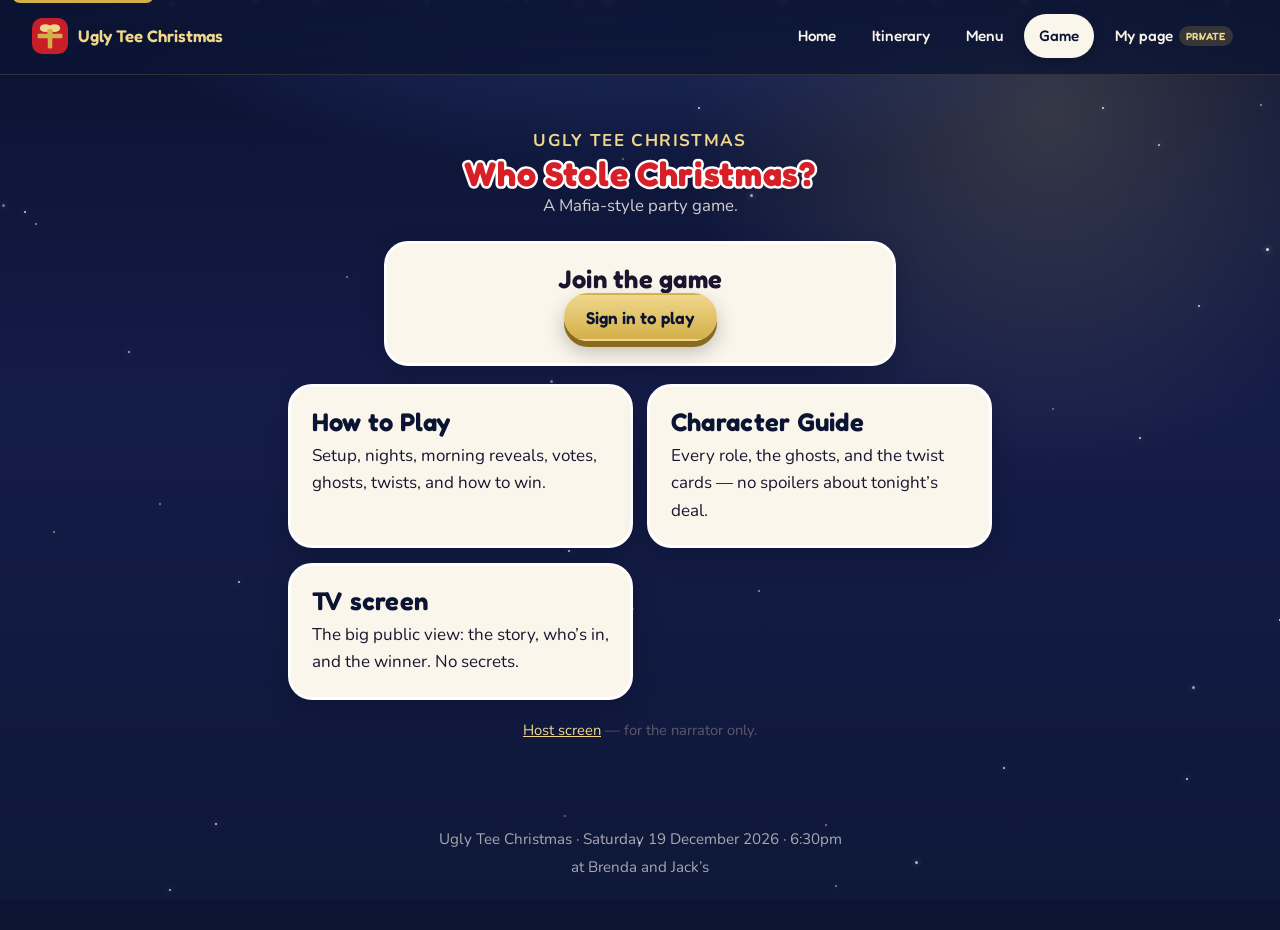
==== commit a0ba1fd5: "Set the Grinches' story in Santa's hometown" ====
--- a/game.html
+++ b/game.html
@@ -68,7 +68,7 @@
   <script src="assets/js/data.js?v=20261121-character-cards" defer></script>
   <script src="assets/js/adapters/mock.js?v=20261121-character-cards" defer></script>
   <script src="assets/js/adapters/supabase.js?v=20261121-character-cards" defer></script>
-  <script src="assets/js/game.js?v=20261121-character-cards" defer></script>
+  <script src="assets/js/game.js?v=20261121-grinch-story" defer></script>
   <script src="assets/js/main.js?v=20261121-tv-slideshow" defer></script>
 </body>
 </html>
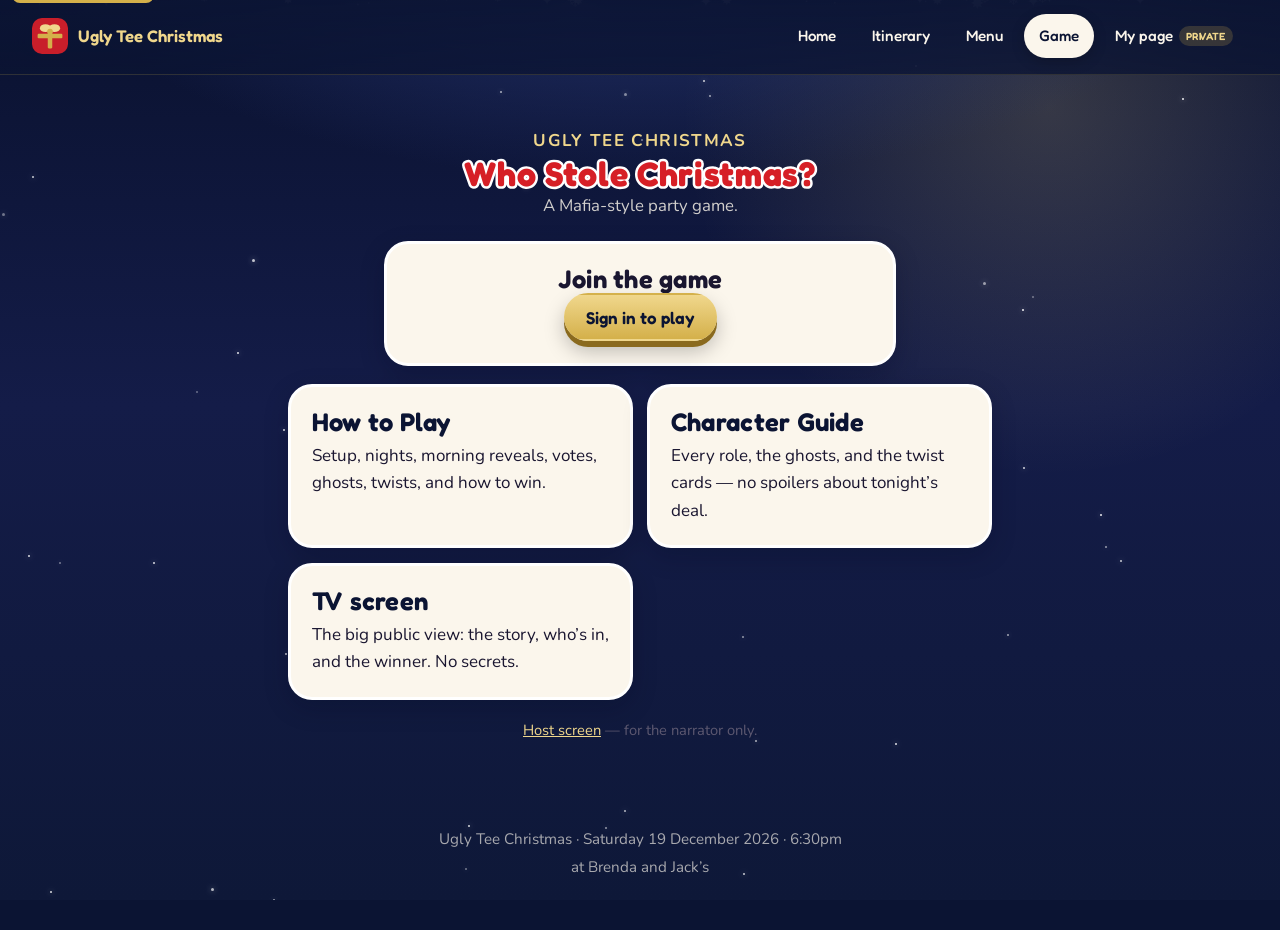
==== commit 4d306009: "Deal two Fruitcakes and keep extra lives night-only" ====
--- a/game.html
+++ b/game.html
@@ -68,7 +68,7 @@
   <script src="assets/js/data.js?v=20261121-character-cards" defer></script>
   <script src="assets/js/adapters/mock.js?v=20261121-character-cards" defer></script>
   <script src="assets/js/adapters/supabase.js?v=20261121-character-cards" defer></script>
-  <script src="assets/js/game.js?v=20261121-grinch-story" defer></script>
+  <script src="assets/js/game.js?v=20261121-deck-balance" defer></script>
   <script src="assets/js/main.js?v=20261121-tv-slideshow" defer></script>
 </body>
 </html>
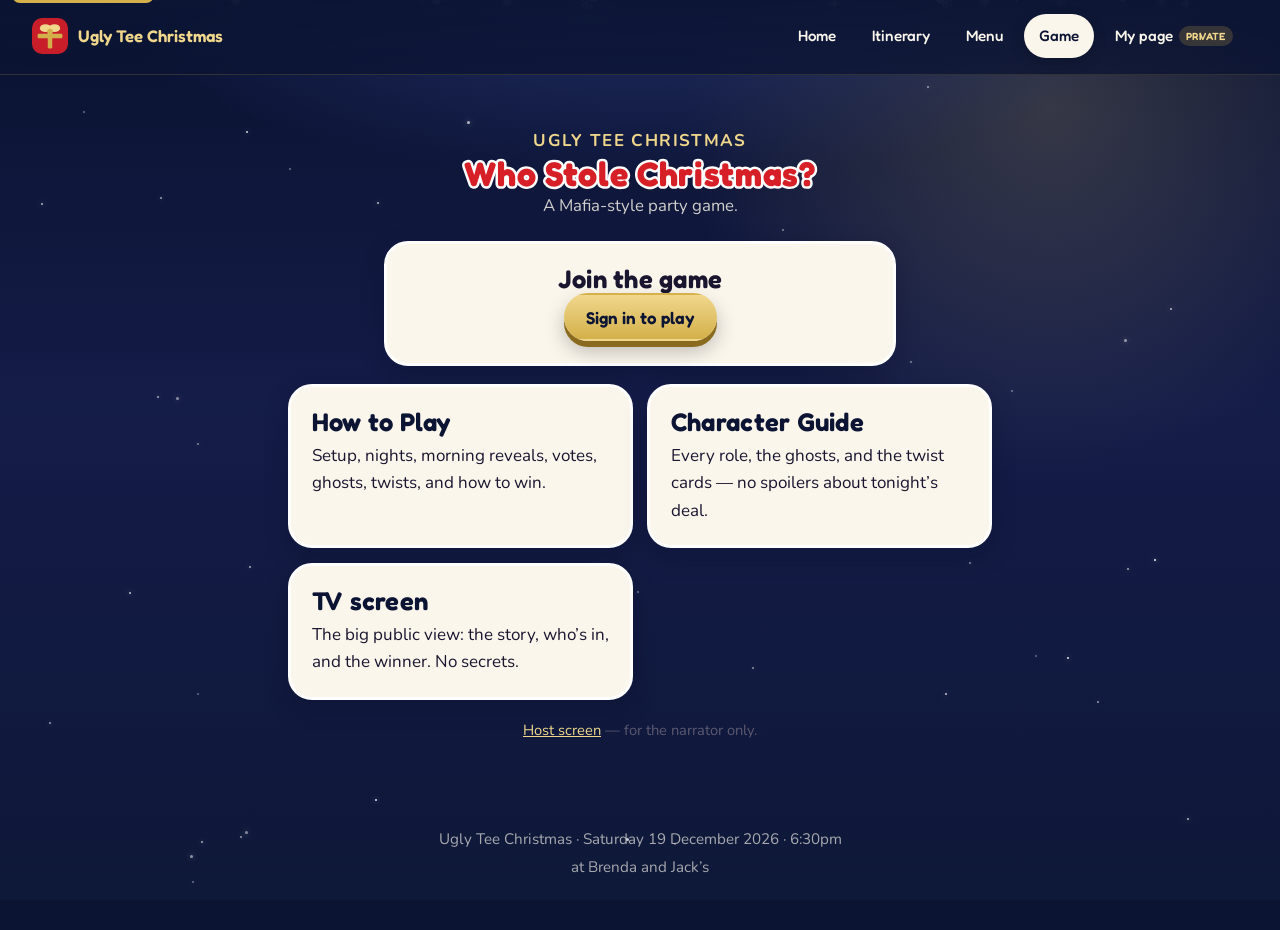
==== commit 08ffe64a: "Let Concerto vote to spare everyone" ====
--- a/game.html
+++ b/game.html
@@ -20,7 +20,7 @@
   <link rel="preconnect" href="https://fonts.googleapis.com">
   <link rel="preconnect" href="https://fonts.gstatic.com" crossorigin>
   <link href="https://fonts.googleapis.com/css2?family=Fredoka:wght@400;500;600;700&family=Nunito:ital,wght@0,400;0,600;0,700;1,400&display=swap" rel="stylesheet">
-  <link rel="stylesheet" href="assets/css/styles.css?v=20261121-character-cards">
+  <link rel="stylesheet" href="assets/css/styles.css?v=20261121-spare-vote">
   <link rel="icon" href="assets/images/favicon.svg" type="image/svg+xml">
   <link rel="icon" href="assets/images/favicon-32.png" sizes="32x32" type="image/png">
   <link rel="apple-touch-icon" href="assets/images/apple-touch-icon.png">
@@ -68,7 +68,7 @@
   <script src="assets/js/data.js?v=20261121-character-cards" defer></script>
   <script src="assets/js/adapters/mock.js?v=20261121-character-cards" defer></script>
   <script src="assets/js/adapters/supabase.js?v=20261121-character-cards" defer></script>
-  <script src="assets/js/game.js?v=20261121-deck-balance" defer></script>
+  <script src="assets/js/game.js?v=20261121-spare-vote" defer></script>
   <script src="assets/js/main.js?v=20261121-tv-slideshow" defer></script>
 </body>
 </html>
--- a/assets/css/styles.css
+++ b/assets/css/styles.css
@@ -1470,6 +1470,13 @@
 }
 .game-pick.is-on { border-color: var(--gold); box-shadow: 0 0 0 3px rgba(212,176,74,0.35); }
 .game-pick:disabled { opacity: 0.4; cursor: not-allowed; }
+.game-pick-spare {
+  width: 100%;
+  min-height: 48px;
+  margin-top: 0.35rem;
+  font-size: 1rem;
+  font-weight: 700;
+}
 .game-pick .who-face-wrap { width: 3.2rem; height: 3.2rem; margin: 0 auto 0.25rem; }
 .game-roster {
   list-style: none;
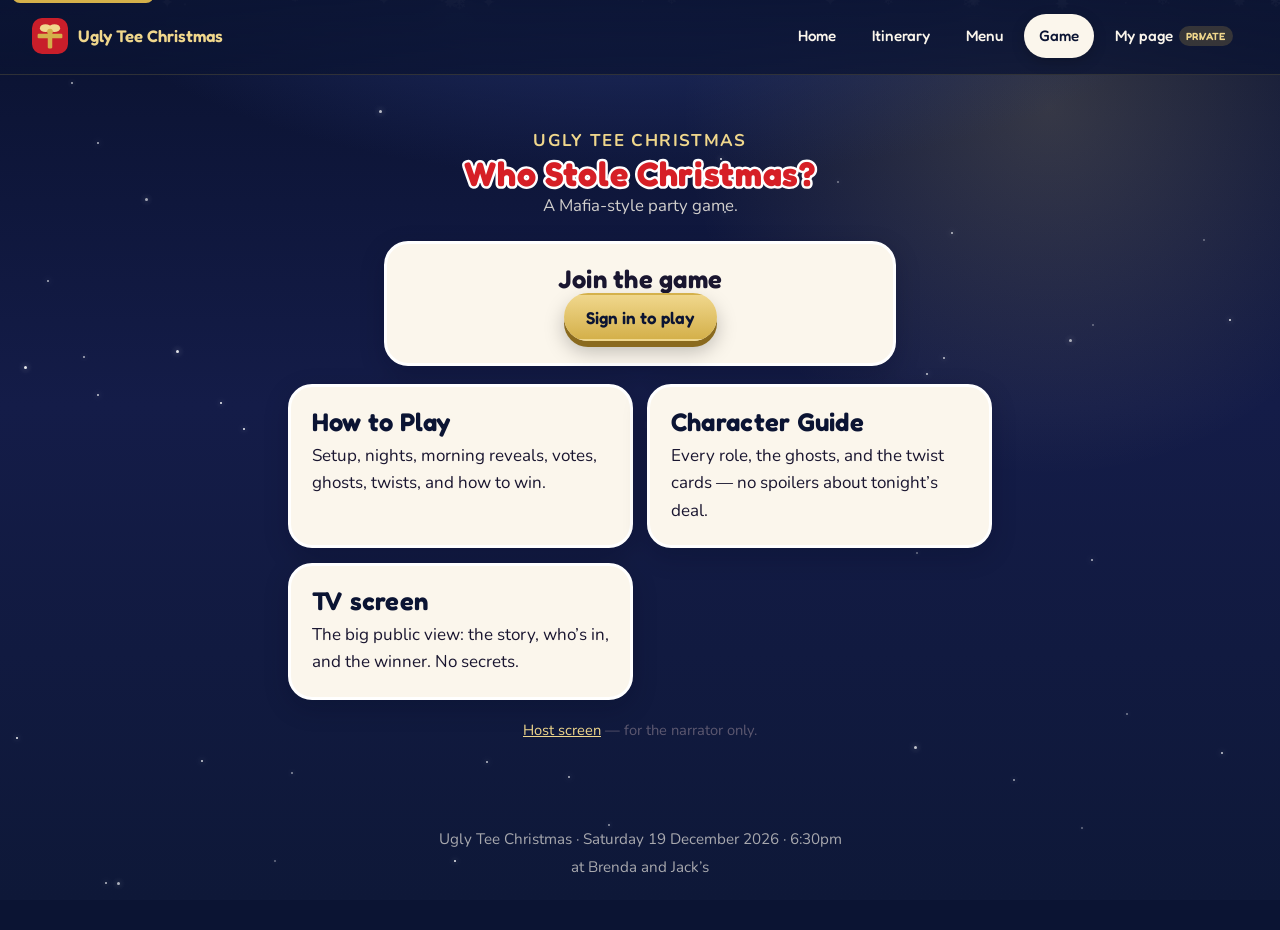
==== commit 5d23951d: "Correct Zheng Yang’s guest name" ====
--- a/game.html
+++ b/game.html
@@ -69,6 +69,6 @@
   <script src="assets/js/adapters/mock.js?v=20261121-character-cards" defer></script>
   <script src="assets/js/adapters/supabase.js?v=20261121-character-cards" defer></script>
   <script src="assets/js/game.js?v=20261121-spare-vote" defer></script>
-  <script src="assets/js/main.js?v=20261121-tv-slideshow" defer></script>
+  <script src="assets/js/main.js?v=20261121-guest-name" defer></script>
 </body>
 </html>
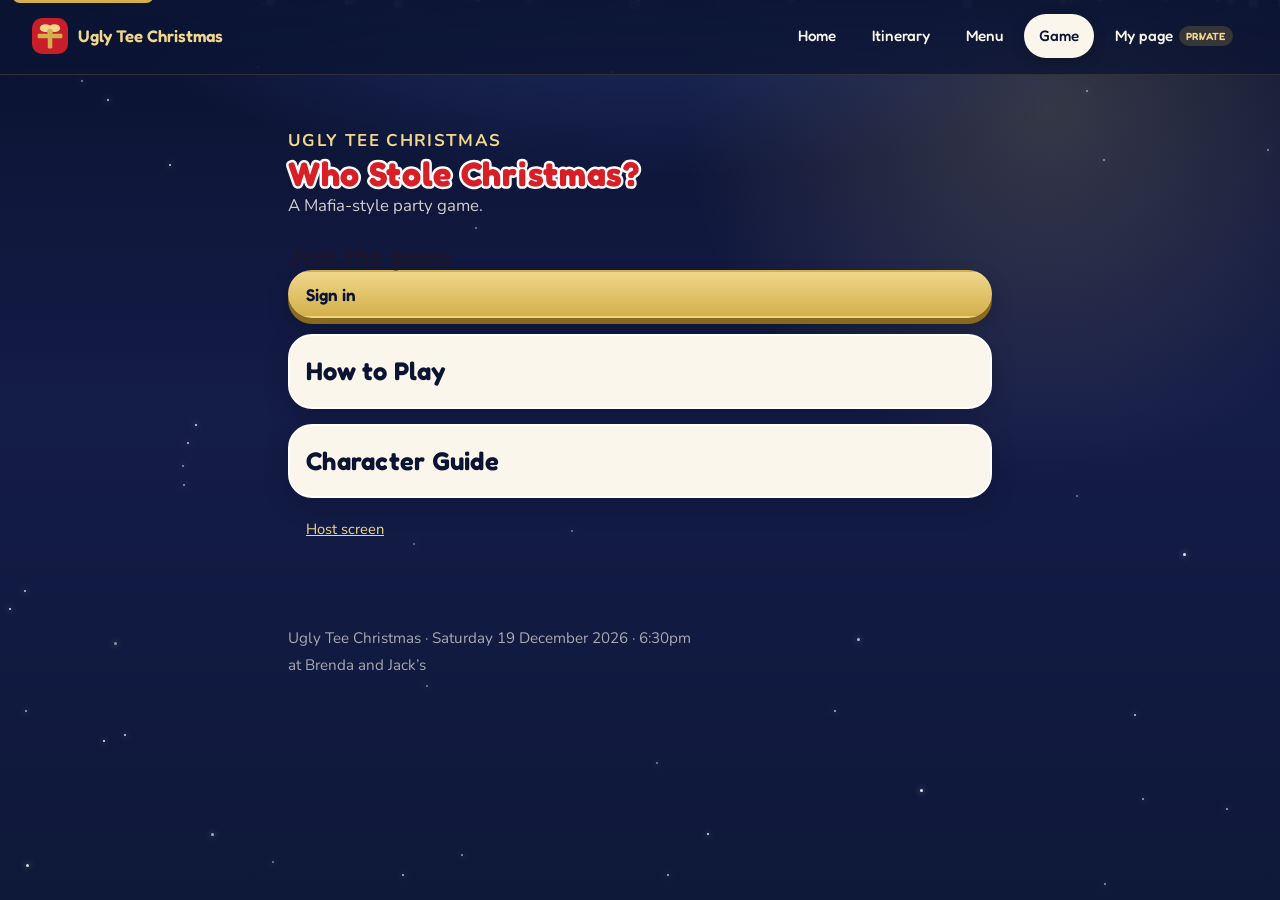
==== commit 8cd5fe36: "Publish the verified Concerto Christmas game" ====
--- a/game.html
+++ b/game.html
@@ -20,7 +20,7 @@
   <link rel="preconnect" href="https://fonts.googleapis.com">
   <link rel="preconnect" href="https://fonts.gstatic.com" crossorigin>
   <link href="https://fonts.googleapis.com/css2?family=Fredoka:wght@400;500;600;700&family=Nunito:ital,wght@0,400;0,600;0,700;1,400&display=swap" rel="stylesheet">
-  <link rel="stylesheet" href="assets/css/styles.css?v=20261121-spare-vote">
+  <link rel="stylesheet" href="assets/css/styles.css?v=20261125-party-release">
   <link rel="icon" href="assets/images/favicon.svg" type="image/svg+xml">
   <link rel="icon" href="assets/images/favicon-32.png" sizes="32x32" type="image/png">
   <link rel="apple-touch-icon" href="assets/images/apple-touch-icon.png">
@@ -51,7 +51,7 @@
 
   <main id="main" class="section">
     <div id="game-hub-root">
-      <p class="lede" style="text-align:center">Opening the game…</p>
+      <p class="lede page-status">Opening the game…</p>
     </div>
   </main>
   <footer class="site-footer">
@@ -65,10 +65,10 @@
   <div class="resume-bar" id="resume-song" hidden>
     <button type="button" class="btn btn-gold" id="resume-song-btn">Tap to keep the music going</button>
   </div>
-  <script src="assets/js/data.js?v=20261121-character-cards" defer></script>
-  <script src="assets/js/adapters/mock.js?v=20261121-character-cards" defer></script>
-  <script src="assets/js/adapters/supabase.js?v=20261121-character-cards" defer></script>
-  <script src="assets/js/game.js?v=20261121-spare-vote" defer></script>
-  <script src="assets/js/main.js?v=20261121-guest-name" defer></script>
+  <script src="assets/js/data.js?v=20261123-rehearsal" defer></script>
+  <script src="assets/js/adapters/mock.js?v=20261123-rehearsal" defer></script>
+  <script src="assets/js/adapters/supabase.js?v=20261123-rehearsal" defer></script>
+  <script src="assets/js/game.js?v=20261125-party-release" defer></script>
+  <script src="assets/js/main.js?v=20261122-aligned-actions" defer></script>
 </body>
 </html>
--- a/assets/css/styles.css
+++ b/assets/css/styles.css
@@ -221,6 +221,9 @@
 }
 
 /* Layout */
+.page-game { --page-content-width: 44rem; }
+.page-guide, .page-howto { --page-content-width: 52rem; }
+.page-me:has(#me-root .who-gate) { --page-content-width: 54rem; }
 main { padding-bottom: 4rem; }
 .section {
   max-width: var(--max);
@@ -230,8 +233,8 @@
 .section-head {
   display: flex;
   flex-direction: column;
-  align-items: center;
-  text-align: center;
+  align-items: flex-start;
+  text-align: start;
   margin-bottom: 1.75rem;
   gap: 0.6rem;
 }
@@ -254,6 +257,8 @@
   color: rgba(251,246,236,0.82);
   font-size: 1.05rem;
 }
+.section-head .lede { margin-inline: 0; }
+.page-status { margin-inline: 0; text-align: start; }
 
 /* Outlined display type (poster-like) */
 .outline-red, .outline-green, .outline-gold, .candy-text {
@@ -286,7 +291,8 @@
 .btn {
   display: inline-flex;
   align-items: center;
-  justify-content: center;
+  justify-content: flex-start;
+  text-align: start;
   gap: 8px;
   min-height: 48px;
   padding: 0 1.25rem;
@@ -681,10 +687,10 @@
 .hi {
   display: flex;
   flex-direction: column;
-  align-items: center;
+  align-items: flex-start;
   gap: 0.55rem;
   font-size: clamp(2rem, 6vw, 3rem);
-  text-align: center;
+  text-align: start;
   margin-bottom: 0.5rem;
 }
 .hi .who-face-wrap { width: 7.75rem; max-width: 7.75rem; }
@@ -722,10 +728,11 @@
 }
 .form-actions { margin-top: 1.1rem; display: flex; flex-wrap: wrap; gap: 0.6rem; }
 .form-status { margin: 0.8rem 0 0; font-weight: 700; color: var(--green-deep); }
-.gate { text-align: center; max-width: 32rem; margin: 2rem auto; }
+.gate { text-align: start; max-width: 32rem; margin: 2rem 0; }
 .gate .card { padding: 2rem 1.5rem; }
-.pin-gate { text-align: center; max-width: 26rem; margin: 1.5rem auto 2rem; }
+.pin-gate { text-align: start; max-width: 26rem; margin: 1.5rem 0 2rem; }
 .pin-gate .card { padding: 2rem 1.25rem 1.6rem; }
+.pin-gate .who-face-wrap.is-large { margin-inline: 0; }
 .pin-gate h1 { font-size: clamp(1.6rem, 5vw, 2.1rem); margin: 0 0 0.4rem; }
 .pin-lead { margin: 0.3rem 0 0; color: var(--muted); }
 .pin-warn {
@@ -733,7 +740,7 @@
   color: var(--red-deep);
   font-weight: 700;
 }
-.who-gate { width: 100%; max-width: 54rem; margin: 0 auto 2rem; }
+.who-gate { width: 100%; max-width: var(--page-content-width, 54rem); margin: 0 auto 2rem; }
 .who-gate .lede { margin-top: 0.15rem; }
 .who-grid {
   display: grid;
@@ -870,7 +877,7 @@
 
 .pin-boxes {
   display: flex;
-  justify-content: center;
+  justify-content: flex-start;
   gap: clamp(0.28rem, 1.6vw, 0.5rem);
   margin: 1.35rem 0 0.85rem;
 }
@@ -900,7 +907,7 @@
   font-weight: 700;
 }
 .pin-error[hidden] { display: none; }
-.logout-line { text-align: center; margin: 1.25rem 0 0; }
+.logout-line { text-align: start; margin: 1.25rem 0 0; }
 
 .logout-line a { color: var(--gold-bright); font-weight: 700; }
 
@@ -925,7 +932,7 @@
   gap: 4px;
   width: 100%;
   max-width: 40rem;
-  margin: 0 auto;
+  margin: 0;
   padding: 4px;
   background: var(--cream);
   border: 3px solid #fff;
@@ -976,23 +983,23 @@
   box-shadow: 0 0 0 2px #fff;
 }
 .me-tab-badge[hidden] { display: none; }
-.me-lede { margin-bottom: 1.15rem; }
+.me-lede { margin: 0 0 1.15rem; }
 .me-panel { width: 100%; max-width: 100%; }
 .me-panel[hidden] { display: none; }
 .person-card {
-  text-align: center;
+  text-align: start;
   width: 100%;
   max-width: 28rem;
-  margin: 0 auto 1.25rem;
+  margin: 0 0 1.25rem;
   padding: 1.4rem 1.2rem 1.3rem;
 }
 .person-card .who-face-wrap.is-large {
   width: min(58%, 11rem);
   max-width: 11rem;
-  margin: 0 auto 0.85rem;
+  margin: 0 0 0.85rem;
 }
 .person-card .hint {
-  margin: 0.7rem auto 0;
+  margin: 0.7rem 0 0;
   max-width: 22rem;
   text-align: left;
   font-size: 1rem;
@@ -1121,7 +1128,7 @@
   border: 2px solid #e0d4bf;
   border-radius: var(--radius-sm);
 }
-.chat-empty { text-align: center; color: var(--muted); margin: 2.2rem 0.75rem; }
+.chat-empty { text-align: start; color: var(--muted); margin: 2.2rem 0.75rem; }
 .bubble-row {
   display: flex;
   width: 100%;
@@ -1228,7 +1235,9 @@
 .site-footer {
   position: relative;
   z-index: 2;
-  text-align: center;
+  max-width: min(var(--max), calc(var(--page-content-width, var(--max)) + 2 * var(--pad)));
+  margin-inline: auto;
+  text-align: start;
   padding: 2.5rem var(--pad) 3rem;
   color: rgba(251,246,236,0.65);
   font-size: 0.95rem;
@@ -1382,7 +1391,7 @@
   display: flex;
   flex-wrap: wrap;
   gap: 0.7rem;
-  justify-content: center;
+  justify-content: flex-start;
   margin: 0.4rem 0 0.35rem;
 }
 .game-docs .btn { min-height: 48px; }
@@ -1396,31 +1405,22 @@
   border-color: #c9b896;
   background: #fff;
 }
-.game-docs-note { text-align: center; color: var(--muted); font-size: 0.92rem; margin: 0 0 1.1rem; }
-.game-docs-back { text-align: center; margin-top: 1rem; }
+.game-docs-note { text-align: start; color: var(--muted); font-size: 0.92rem; margin: 0 0 1.1rem; }
+.game-docs-back { text-align: start; margin-top: 1rem; }
 .game-docs-back a { color: var(--gold-bright); font-weight: 700; }
 .game-wait, .game-role-card, .game-action, .game-script, .game-host-login {
-  text-align: center;
+  text-align: start;
   max-width: 32rem;
   margin: 0 auto 1.15rem;
 }
 .game-wait-emoji { font-size: 3rem; margin: 0 0 0.35rem; line-height: 1; }
-.game-role-portrait, .game-ghost-portrait {
-  aspect-ratio: 1;
-  object-fit: contain;
-  margin: 0 auto 0.7rem;
-  background: #fff;
-  border-radius: 1rem;
-}
-.game-role-portrait { width: clamp(8rem, 38vw, 11rem); }
-.game-ghost-portrait { width: 6.25rem; }
 .game-lobby h2, .game-lobby h3 { margin: 0 0 0.6rem; }
 .game-lobby p { margin-bottom: 0.6rem; }
 .game-lobby .btn { margin: 0.4rem 0; }
 .game-lobby-members {
   display: flex;
   flex-wrap: wrap;
-  justify-content: center;
+  justify-content: flex-start;
   gap: 0.4rem;
   list-style: none;
   padding: 0;
@@ -1442,7 +1442,6 @@
   text-decoration: underline;
 }
 .game-role-card h2, .game-wait h3 { margin: 0.15rem 0 0.4rem; }
-.game-fellows { margin-top: 0.7rem; }
 .game-phase-tag {
   display: inline-block;
   margin: 0.2rem auto 0;
@@ -1452,32 +1451,6 @@
   color: var(--gold-bright);
   font-weight: 700;
 }
-.game-pick-grid {
-  display: grid;
-  grid-template-columns: repeat(auto-fill, minmax(5.6rem, 1fr));
-  gap: 0.55rem;
-  margin: 0.8rem 0 1rem;
-}
-.game-pick {
-  appearance: none;
-  border: 2px solid #e0d4bf;
-  background: #fff;
-  border-radius: 14px;
-  padding: 0.45rem 0.3rem 0.5rem;
-  cursor: pointer;
-  font-family: var(--font-display);
-  color: var(--navy);
-}
-.game-pick.is-on { border-color: var(--gold); box-shadow: 0 0 0 3px rgba(212,176,74,0.35); }
-.game-pick:disabled { opacity: 0.4; cursor: not-allowed; }
-.game-pick-spare {
-  width: 100%;
-  min-height: 48px;
-  margin-top: 0.35rem;
-  font-size: 1rem;
-  font-weight: 700;
-}
-.game-pick .who-face-wrap { width: 3.2rem; height: 3.2rem; margin: 0 auto 0.25rem; }
 .game-roster {
   list-style: none;
   display: grid;
@@ -1490,19 +1463,6 @@
 .game-roster-item { text-align: center; color: var(--cream); }
 .game-roster-item.is-out { opacity: 0.55; filter: grayscale(0.6); }
 .game-roster-item em { font-style: normal; color: var(--gold-bright); font-size: 0.8rem; }
-.game-reveal {
-  max-width: 46rem;
-  margin: 0 auto 1.4rem;
-  text-align: center;
-}
-.game-beat {
-  font-family: var(--font-display);
-  font-size: clamp(1.15rem, 3vw, 1.8rem);
-  line-height: 1.35;
-  color: var(--cream);
-  margin: 0 0 0.7rem;
-}
-.game-beat.is-latest { color: var(--gold-bright); }
 .btn-shuffle {
   font-size: 1.25rem;
   padding: 0.85rem 1.4rem;
@@ -1512,12 +1472,269 @@
   margin: 0.4rem auto;
   display: inline-flex;
 }
-.game-shuffle-wrap { text-align: center; }
-.game-host-role-list { list-style: none; padding: 0; margin: 0; text-align: left; }
-.game-host-role-list li { padding: 0.25rem 0; border-bottom: 1px solid rgba(212,176,74,0.15); }
-.game-twist-grid { display: flex; flex-wrap: wrap; gap: 0.5rem; justify-content: center; margin: 0.8rem 0; }
-.guide-page { max-width: 52rem; margin: 0 auto; }
-.guide-hero { text-align: center; margin-bottom: 1.3rem; }
+.game-host-roles {
+  max-width: 75rem;
+  margin: 1.15rem auto 1.35rem;
+  padding: clamp(0.65rem, 2vw, 1.25rem);
+}
+.game-host-roles summary {
+  color: var(--navy);
+  cursor: pointer;
+  font-weight: 800;
+}
+.game-host-role-grid {
+  display: grid;
+  grid-template-columns: repeat(auto-fit, minmax(8.75rem, 1fr));
+  gap: clamp(0.55rem, 1.5vw, 0.95rem);
+  list-style: none;
+  padding: 0;
+  margin: 0.75rem 0 0;
+}
+.game-host-role-card {
+  min-width: 0;
+  padding: 0.25rem;
+  background: #fffaf0;
+  border: 1px solid #e0cda2;
+  border-radius: 0.9rem;
+}
+.game-host-role-art {
+  position: relative;
+  aspect-ratio: 1;
+  overflow: hidden;
+  border-radius: 0.65rem;
+  background: #eee2c7;
+}
+.game-host-role-portrait {
+  display: block;
+  width: 100%;
+  height: 100%;
+  object-fit: cover;
+}
+.game-host-role-assignee {
+  position: absolute;
+  right: 0.3rem;
+  bottom: 0.3rem;
+  display: flex;
+  align-items: center;
+  gap: 0.3rem;
+  max-width: calc(100% - 0.6rem);
+  padding: 0.18rem 0.45rem 0.18rem 0.18rem;
+  border: 1px solid #e0cda2;
+  border-radius: 0.55rem;
+  background: #fffaf0;
+  box-shadow: 0 1px 6px rgba(11, 20, 51, 0.35);
+}
+.game-host-role-avatar {
+  display: block;
+  width: clamp(1.55rem, 2.8vw, 2.25rem);
+}
+.game-host-role-avatar .who-face {
+  border: 1px solid #fff;
+  box-shadow: none;
+  border-radius: 50%;
+}
+.game-host-role-avatar .who-face.is-placeholder { font-size: 0.9rem; }
+.game-host-role-player-name {
+  font-size: clamp(0.72rem, 1.3vw, 0.9rem);
+  font-weight: 800;
+  line-height: 1.15;
+  overflow-wrap: anywhere;
+}
+.game-host-role-label {
+  display: flex;
+  align-items: center;
+  justify-content: space-between;
+  gap: 0.3rem;
+  padding: 0.45rem 0.3rem 0.25rem;
+  line-height: 1.25;
+}
+.game-host-role-name {
+  font-weight: 800;
+  overflow-wrap: anywhere;
+}
+.game-host-role-status {
+  border-radius: 1rem;
+  padding: 0.14rem 0.4rem;
+  background: #f2e0d8;
+  color: var(--red-deep);
+  font-size: 0.72rem;
+  font-weight: 800;
+}
+.game-host-role-card.is-out .game-host-role-portrait { filter: grayscale(0.65) brightness(0.8); }
+@media (max-width: 31rem) {
+  .game-host-role-grid { grid-template-columns: repeat(2, minmax(0, 1fr)); }
+  .game-host-role-label { font-size: 0.88rem; }
+}
+.page-host .site-header,
+.page-host .site-footer,
+.page-host .mute-fab,
+.page-host .resume-bar {
+  display: none;
+}
+.page-host main.section,
+.page-tv main.section {
+  padding-top: clamp(0.75rem, 2.8vh, 1.75rem);
+}
+#host-root {
+  max-width: 75rem;
+  margin-inline: auto;
+}
+.game-host-header h1 {
+  font-size: clamp(1.5rem, 3.4vw, 2.6rem);
+  margin: 0.15rem 0;
+}
+.game-host-tv-link {
+  min-height: 2.75rem;
+  margin: 0.15rem auto 0;
+}
+.game-host-lobby-actions {
+  display: flex;
+  flex-wrap: wrap;
+  justify-content: flex-start;
+  gap: 0 0.65rem;
+}
+.game-host-secondary {
+  color: var(--navy);
+  background: transparent;
+  border-color: #b49d68;
+}
+.game-host-secondary:hover {
+  background: #f4e8ca;
+}
+.game-host-controls {
+  margin-bottom: 1rem;
+}
+.game-host-controls > p + p {
+  margin-top: 0.38rem;
+}
+.game-host-controls > .btn,
+.game-host-twist-targets .btn {
+  margin-top: 0.85rem;
+}
+.game-host-night-checklist {
+  display: grid;
+  grid-template-columns: repeat(auto-fill, minmax(min(100%, 10rem), 1fr));
+  gap: 0.38rem;
+  margin: 0.75rem 0;
+  padding: 0;
+  list-style: none;
+  text-align: start;
+}
+.game-host-night-seat {
+  display: grid;
+  grid-template-columns: auto minmax(0, 1fr) auto;
+  align-items: center;
+  gap: 0.4rem;
+  border: 1px solid #e2cc9e;
+  border-radius: 0.5rem;
+  padding: 0.3rem;
+}
+.game-host-night-portrait {
+  width: clamp(1.6rem, 6vw, 2.35rem);
+  aspect-ratio: 1;
+  border-radius: 0.28rem;
+  object-fit: contain;
+  background: #fff;
+}
+.game-host-night-name {
+  display: grid;
+  gap: 0.13rem;
+  min-width: 0;
+  font-size: 0.76rem;
+  line-height: 1.15;
+  overflow-wrap: anywhere;
+}
+.game-host-night-status {
+  color: #635865;
+  font-weight: 800;
+}
+.game-host-night-status.is-ready { color: var(--green-deep); }
+#host-shuffle[aria-label] {
+  min-width: 44px;
+  min-height: 44px;
+  padding: 0.25rem 0.7rem;
+  font-size: 1.4rem;
+  line-height: 1;
+}
+@media (max-width: 450px) {
+  .game-host-night-checklist { grid-template-columns: repeat(2, minmax(0, 1fr)); }
+}
+.game-host-night-powers {
+  display: flex;
+  flex-wrap: wrap;
+  align-items: center;
+  gap: 0.4rem 0.65rem;
+  margin-top: 0.9rem;
+  padding-top: 0.75rem;
+  border-top: 1px solid #e0cda2;
+}
+.game-host-night-powers h4,
+.game-host-night-powers p {
+  margin: 0;
+}
+.game-host-night-powers .btn {
+  min-height: 2.75rem;
+}
+.game-host-reveal .game-host-tv-line {
+  color: var(--navy);
+  font-size: clamp(1rem, 2.5vw, 1.35rem);
+  font-weight: 800;
+}
+.game-twist-grid {
+  display: grid;
+  grid-template-columns: repeat(auto-fit, minmax(min(100%, 12rem), 1fr));
+  gap: 0.65rem;
+  margin: 0.9rem 0 0.2rem;
+}
+.game-host-twist-card {
+  display: flex;
+  flex-direction: column;
+  align-items: flex-start;
+  gap: 0.27rem;
+  padding: 0.75rem 0.85rem;
+  border: 1px solid #b49d68;
+  border-radius: 0.7rem;
+  background: #fffaf0;
+  color: var(--ink);
+  text-align: left;
+  font: inherit;
+  cursor: pointer;
+}
+.game-host-twist-card:hover,
+.game-host-twist-card[aria-pressed="true"] {
+  background: #f9e8b7;
+  border-color: #80672a;
+}
+.game-host-twist-card:focus-visible {
+  outline: 2px solid var(--ink);
+  outline-offset: 2px;
+}
+.game-host-twist-title {
+  font-weight: 800;
+}
+.game-host-twist-effect {
+  font-size: 0.92rem;
+  line-height: 1.35;
+}
+.game-host-twist-targets:not(:empty) {
+  margin-top: 0.95rem;
+  padding-top: 0.85rem;
+  border-top: 1px solid #e0cda2;
+}
+.game-host-twist-targets h4 {
+  margin: 0 0 0.4rem;
+}
+.game-host-twist-picks {
+  display: grid;
+  grid-template-columns: repeat(auto-fit, minmax(min(100%, 12rem), 1fr));
+  gap: 0.6rem;
+  max-width: 31rem;
+  margin: 0.6rem 0 0.85rem;
+  text-align: start;
+}
+.guide-page { max-width: var(--page-content-width, 52rem); margin: 0 auto; }
+.guide-hero { text-align: start; margin-bottom: 1.3rem; }
+.guide-hero .lede { margin-inline: 0; }
 .guide-hero .kicker { letter-spacing: 0.08em; text-transform: uppercase; color: var(--gold-bright); font-weight: 700; margin: 0; }
 .guide-side { margin: 0 0 1.25rem; }
 .guide-side h2 { color: var(--gold-bright); font-size: 1.15rem; margin: 0 0 0.5rem; }
@@ -1594,22 +1811,173 @@
   z-index: 100;
   box-shadow: 0 0 0 100vmax rgba(5,10,28,0.78);
 }
-.character-card {
-  --card-accent: #235642;
-  --card-tint: #d7e9df;
-  padding: 0.8rem 1rem 1rem;
-  border: 0.35rem solid #c69b44;
-  border-radius: inherit;
-  background: linear-gradient(150deg, var(--card-tint), var(--cream) 63%);
-}
-.character-card[data-card-family="grinches"] { --card-accent: #842a39; --card-tint: #f1d9e1; }
-.character-card[data-card-family="wanderers"] { --card-accent: #79521d; --card-tint: #f3e5c2; }
-.character-card[data-card-family="ghosts"] { --card-accent: #50406f; --card-tint: #e4ddf1; }
-.character-card-controls { display: flex; justify-content: space-between; gap: 0.55rem; }
+.character-card-view,
+.role-card {
+  --card-accent: #245647;
+  --card-tint: #dcebe0;
+}
+:is(.character-card-view, .role-card)[data-card-family="grinches"] {
+  --card-accent: #842a39;
+  --card-tint: #f3dce4;
+}
+:is(.character-card-view, .role-card)[data-card-family="wanderers"] {
+  --card-accent: #75521e;
+  --card-tint: #f4e8c8;
+}
+:is(.character-card-view, .role-card)[data-card-family="ghosts"] {
+  --card-accent: #50406f;
+  --card-tint: #e9e2f5;
+}
+.character-card-view { padding: 0.48rem; }
+.role-card {
+  --portrait-size: clamp(7rem, 38vw, 10.25rem);
+  margin: 0;
+  padding: clamp(0.65rem, 2.6vw, 1rem);
+  border: 3px solid #ab843c;
+  border-radius: 1.1rem;
+  background: linear-gradient(158deg, var(--card-tint), #fff9e9 52%);
+  color: #211d34;
+  box-shadow: inset 0 0 0 1px #f0d497, 0 8px 26px #090c2633;
+  text-align: start;
+}
+.character-card.role-card {
+  --portrait-size: clamp(7rem, 38vw, 9.25rem);
+  display: flex;
+  flex-direction: column;
+  min-block-size: 40rem;
+}
+.role-card-stats,
+.role-card-name {
+  display: flex;
+  align-items: center;
+  justify-content: space-between;
+  gap: 0.45rem;
+}
+.role-card-stats {
+  font-size: 0.8rem;
+  line-height: 1.16;
+  color: var(--card-accent);
+}
+.role-card-team,
+.role-card-hp {
+  display: flex;
+  align-items: center;
+  gap: 0.35rem;
+}
+.role-card-team strong {
+  padding: 0.23rem 0.43rem;
+  border-radius: 0.36rem;
+  background: var(--card-accent);
+  color: #fff9eb;
+  line-height: 1.2;
+}
+.role-card-hp {
+  margin-inline-start: auto;
+  white-space: nowrap;
+  font-weight: 700;
+}
+.role-card-hp strong {
+  font-size: 1.26rem;
+  line-height: 1;
+}
+.role-card-name { margin-top: 0.42rem; }
+.role-card-name :is(h1,h2) {
+  margin: 0;
+  font-size: clamp(1.45rem, 5.8vw, 2.05rem);
+  line-height: 1.08;
+  font-weight: 800;
+  overflow-wrap: anywhere;
+}
+.role-card-art {
+  display: grid;
+  place-items: center;
+  margin-top: 0.46rem;
+  padding: 0.45rem;
+  border: 1px solid #d0af71;
+  border-radius: 0.7rem;
+  background:
+    radial-gradient(ellipse at center, #fff9ed 12%, transparent 72%),
+    linear-gradient(146deg, var(--card-tint), #f8eacb);
+}
+.role-card-portrait {
+  display: block;
+  width: min(100%, var(--portrait-size));
+  height: auto;
+  aspect-ratio: 1;
+  object-fit: contain;
+  border: 1px solid #dbc58c;
+  border-radius: 0.55rem;
+  background: #fff;
+}
+.role-card-lore {
+  margin: 0.63rem 0 0.45rem;
+  color: #504553;
+  font-size: 0.88rem;
+  line-height: 1.35;
+}
+.character-card .role-card-lore { min-block-size: 5lh; }
+.role-card-ability {
+  display: grid;
+  gap: 0.15rem;
+  margin-block-end: 0.45rem;
+  padding: 0.3rem 0.48rem;
+  border: 1px solid color-mix(in srgb, var(--card-accent) 35%, var(--card-tint));
+  border-radius: 0.43rem;
+  background: var(--card-tint);
+  font-size: 0.79rem;
+  line-height: 1.25;
+}
+.role-card-ability p { margin: 0; }
+.role-card-skills {
+  display: grid;
+  gap: 0.25rem;
+  border-top: 1px solid #e2cc9e;
+  padding-block-start: 0.44rem;
+}
+:is(.role-card-ability, .role-card-skills) :is(h2,h3) {
+  margin: 0;
+  font-size: 0.9rem;
+  line-height: 1.2;
+  color: var(--card-accent);
+  font-weight: 800;
+}
+.role-card-skill-note {
+  margin: 0;
+  font-size: 0.78rem;
+  line-height: 1.26;
+  color: #504553;
+}
+.role-card-goal {
+  display: grid;
+  grid-template-columns: auto minmax(0, 1fr);
+  align-content: start;
+  align-items: baseline;
+  gap: 0.44rem;
+  margin: 0.46rem 0 0;
+  padding: 0.41rem 0.5rem;
+  border-radius: 0.43rem;
+  background: var(--card-tint);
+  font-size: 0.81rem;
+  line-height: 1.27;
+}
+.character-card .role-card-goal {
+  min-block-size: calc(3lh + 0.82rem);
+  margin-block-start: auto;
+}
+.character-card .role-card-skills {
+  margin-block-end: 0.45rem;
+}
+.role-card-goal strong { color: var(--card-accent); white-space: nowrap; }
+.character-card-controls {
+  display: flex;
+  justify-content: space-between;
+  gap: 0.55rem;
+  margin-bottom: 0.4rem;
+}
 .character-card-like,
 .character-card-close {
-  min-width: 2.65rem;
-  min-height: 2.65rem;
+  min-width: 44px;
+  min-height: 44px;
   padding: 0.25rem 0.5rem;
   border: 1px solid currentColor;
   border-radius: 999px;
@@ -1626,31 +1994,23 @@
 .character-card-like:focus-visible,
 .character-card-close:focus-visible,
 .character-card-sign-in:focus-visible { outline: 2px solid var(--card-accent); outline-offset: 2px; }
-.character-card-heading { margin: 0.43rem 0 0.7rem; }
-.character-card-heading h2 { margin: 0.1rem 0 0; font-size: clamp(1.65rem, 6vw, 2.28rem); line-height: 1.05; }
-.character-card-faction { margin: 0; color: var(--card-accent); font-weight: 800; font-size: 0.81rem; }
-.character-card-portrait {
-  display: block;
-  width: 100%;
-  height: auto;
-  aspect-ratio: 1;
-  background: var(--card-tint);
-  border: 2px solid var(--card-accent);
-  border-radius: 0.7rem;
-}
-.character-card-bio { margin: 0.7rem 0; font-size: 0.96rem; line-height: 1.4; }
-.character-card-section { border-top: 1px solid var(--card-accent); padding: 0.55rem 0 0.35rem; }
-.character-card-section h3 { margin: 0 0 0.28rem; color: var(--card-accent); font-size: 1rem; }
-.character-card-section p,
-.character-card-section ul { margin: 0; font-size: 0.93rem; line-height: 1.4; }
-.character-card-section ul { padding-inline-start: 1.2rem; }
-.character-card-section li + li { margin-top: 0.2rem; }
-.character-card-like-status { margin: 0.4rem 0 0; font-size: 0.86rem; color: var(--red-deep); }
+.character-card-like-status { margin: 0 0 0.35rem; font-size: 0.86rem; color: var(--red-deep); }
 .character-card-like-status:empty { margin: 0; }
-.character-card-sign-in { display: inline-block; margin-top: 0.45rem; color: var(--card-accent); font-size: 0.86rem; }
+.character-card-sign-in {
+  display: inline-flex;
+  align-items: center;
+  min-height: 44px;
+  margin-inline-start: 0.3rem;
+  color: var(--card-accent);
+  font-size: 0.86rem;
+}
 .character-card-sign-in[hidden] { display: none; }
 @media (max-width: 35rem) {
   .guide-list.guide-character-grid { grid-template-columns: minmax(0, 1fr); }
+}
+@media (max-width: 365px) {
+  .character-card.role-card { --portrait-size: clamp(6rem, 32.5vw, 7.5rem); }
+  .character-card .role-card-lore { min-block-size: 6lh; }
 }
 @media (max-width: 360px) {
   .page-guide .site-nav { gap: 2px; }
@@ -1684,30 +2044,486 @@
 .howto-steps h3 { margin: 0 0 0.2rem; color: var(--cream); }
 .howto-steps p { margin: 0; color: rgba(251,246,236,0.82); }
 .howto-foot { color: rgba(251,246,236,0.75); font-size: 0.92rem; }
+.guide-page.game-home {
+  --game-home-action-inset: 1rem;
+}
+.game-home .game-wait:has(#game-sign-in) {
+  max-width: none;
+  margin: 0 0 1rem;
+  padding: 0;
+  border: 0;
+  background: none;
+  box-shadow: none;
+}
+#game-sign-in {
+  display: flex;
+  width: 100%;
+  padding-inline: var(--game-home-action-inset);
+}
 .game-hub-grid {
   display: grid;
-  grid-template-columns: 1fr;
   gap: 0.9rem;
-  margin: 0 auto 1.2rem;
-  max-width: 44rem;
-}
-@media (min-width: 720px) {
-  .game-hub-grid { grid-template-columns: 1fr 1fr; }
-}
-.game-hub-card { text-decoration: none; color: inherit; display: block; }
-.game-hub-card h2 { margin: 0 0 0.35rem; color: var(--navy); }
-.game-hub-card p { margin: 0; color: var(--ink); }
-.tv-frame { text-align: center; padding: 0.4rem 0 2rem; }
+  margin: 0 0 1.2rem;
+}
+.game-hub-card {
+  display: block;
+  padding-inline: var(--game-home-action-inset);
+  border-width: 2px;
+  color: inherit;
+  text-decoration: none;
+}
+.game-hub-card h2 { margin: 0; color: var(--navy); }
+.game-home > .game-docs-note { padding-inline: calc(var(--game-home-action-inset) + 2px); }
+.tv-frame { max-width: 65rem; margin-inline: auto; text-align: start; padding: 0.4rem 0 2rem; }
 .tv-title { font-size: clamp(1.8rem, 6vw, 4rem); margin: 0.2rem 0 0.8rem; }
-.tv-wait { font-size: clamp(1.1rem, 3vw, 1.8rem); color: var(--gold-bright); max-width: 28rem; margin: 1rem auto; }
-.tv-winner { font-family: var(--font-display); font-size: clamp(1.3rem, 3vw, 2.1rem); color: var(--gold-bright); max-width: 40rem; margin: 0.8rem auto; }
+.tv-wait { font-size: clamp(1.1rem, 3vw, 1.8rem); color: var(--gold-bright); max-width: 28rem; margin: 1rem 0; }
+.tv-winner { font-family: var(--font-display); font-size: clamp(1.3rem, 3vw, 2.1rem); color: var(--gold-bright); max-width: 40rem; margin: 0.8rem 0; }
 .tv-sub { color: var(--gold-bright); font-size: 1.1rem; margin: 1.5rem 0 0.6rem; }
-.tv-docs { margin-top: 1.5rem; }
-.tv-docs a { color: var(--gold-bright); font-weight: 700; }
-.tv-frame .game-beat { font-size: clamp(1.35rem, 4vw, 2.4rem); }
-.game-muted { text-align: center; color: var(--muted); }
-.game-detect { margin-top: 0.6rem; }
+.game-muted { text-align: start; color: var(--muted); }
 @media (min-width: 1280px) {
   .tv-frame { padding-top: 1.5rem; }
   .page-tv .game-roster { max-width: 80rem; grid-template-columns: repeat(auto-fill, minmax(8.5rem, 1fr)); }
 }
+
+/* The signed-in game is a private, compact view of the current turn. */
+.page-game.game-player-view {
+  min-height: 100svh;
+}
+.page-game.game-player-view :is(.site-header, .site-footer, .practice-banner, .mute-fab, .resume-bar) {
+  display: none;
+}
+.page-game.game-player-view .skip:not(:focus) {
+  clip-path: inset(50%);
+}
+.page-game.game-player-view #main {
+  max-width: none;
+  padding: max(0.55rem, env(safe-area-inset-top)) 0.55rem max(0.55rem, env(safe-area-inset-bottom));
+}
+.game-player-shell {
+  width: min(100%, 37rem);
+  margin: 0 auto;
+}
+.game-player-shell .logout-line { margin: 0.28rem 0 0; }
+.game-player-shell .game-sign-out {
+  min-height: 32px;
+  padding: 0.2rem 0.6rem;
+  font-size: 0.84rem;
+}
+.player-loading {
+  margin-inline: 0;
+  text-align: start;
+}
+.game-role-card.player-card {
+  --portrait-size: clamp(5.9rem, 28vw, 8.1rem);
+  max-width: none;
+  margin: 0;
+}
+.player-card-phase {
+  padding: 0.3rem 0.58rem;
+  background: #282240;
+  color: #fff5dc;
+  border-radius: 0.55rem;
+  font-size: 0.78rem;
+  font-weight: 800;
+  white-space: nowrap;
+  line-height: 1.15;
+}
+.game-role-card.player-card :is(p, h1, h2) {
+  overflow-wrap: anywhere;
+}
+.player-card-private,
+.player-card-turn p {
+  margin: 0;
+  font-size: 0.86rem;
+  line-height: 1.3;
+}
+.player-card-skills {
+  list-style: none;
+  margin: 0;
+  padding: 0;
+}
+.player-card-skills li {
+  display: grid;
+  grid-template-columns: minmax(0, 1fr) auto;
+  align-items: baseline;
+  gap: 0.35rem;
+  min-height: 1.62rem;
+  padding: 0.14rem 0;
+  border-bottom: 1px solid #e9d9b2;
+  font-size: clamp(0.75rem, 3.45vw, 0.86rem);
+  line-height: 1.26;
+}
+.player-card-skills strong { margin-inline-end: 0.2rem; }
+.player-skill-uses {
+  grid-column: 2;
+  padding: 0.13rem 0.4rem;
+  border-radius: 0.4rem;
+  background: #f1e5c9;
+  color: #4d3b24;
+  font-size: 0.72rem;
+  font-weight: 800;
+  font-variant-numeric: tabular-nums;
+  white-space: nowrap;
+}
+.player-card-private {
+  margin-top: 0.42rem;
+}
+.game-role-card.player-card .player-card-turn {
+  max-width: none;
+  margin: 0.65rem 0 0;
+  padding-top: 0.55rem;
+  border-top: 1px solid #dfc899;
+  text-align: left;
+}
+.player-card-turn h2 {
+  font-size: 1.02rem;
+}
+.player-card-turn > p {
+  margin-top: 0.2rem;
+}
+#game-turn-form,
+.player-turn-targets {
+  display: grid;
+  gap: 0.3rem;
+}
+#game-turn-form {
+  margin-top: 0.4rem;
+}
+.player-turn-targets {
+  min-width: 0;
+  padding: 0;
+  margin: 0;
+  border: 0;
+}
+.player-turn-targets[hidden],
+.player-turn-targets:empty {
+  display: none;
+}
+.player-turn-field {
+  display: grid;
+  grid-template-columns: minmax(0, 1fr);
+  gap: 0.12rem;
+  min-width: 0;
+  color: #3d3650;
+  font-size: 0.77rem;
+  font-weight: 800;
+}
+.player-turn-field select,
+.player-picker-trigger {
+  width: 100%;
+  min-height: 44px;
+  padding: 0.3rem 0.75rem;
+  font: inherit;
+  font-size: 1rem;
+  background: #fffdf5;
+  color: #211c32;
+  border: 1px solid #bda66f;
+  border-radius: 0.55rem;
+}
+.player-picker-trigger {
+  display: flex;
+  min-width: 0;
+  align-items: center;
+  justify-content: space-between;
+  gap: 0.65rem;
+  text-align: left;
+  cursor: pointer;
+}
+.player-picker-trigger[hidden] { display: none; }
+.player-picker-trigger::after {
+  content: "";
+  flex: 0 0 0.52rem;
+  height: 0.52rem;
+  margin: -0.2rem 0.1rem 0 0;
+  border: solid currentColor;
+  border-width: 0 2px 2px 0;
+  transform: rotate(45deg);
+}
+.player-picker-value {
+  display: flex;
+  min-width: 0;
+  align-items: center;
+  gap: 0.5rem;
+}
+.player-picker-value .player-picker-name {
+  overflow: hidden;
+  text-overflow: ellipsis;
+  white-space: nowrap;
+}
+.player-picker-dialog {
+  width: min(calc(100% - 1.25rem), 29rem);
+  max-height: min(72vh, 36rem);
+  max-height: min(72dvh, 36rem);
+  padding: 0;
+  border: 2px solid #b18a3f;
+  border-radius: 1.15rem;
+  background: #fff9e9;
+  color: #211c32;
+  box-shadow: 0 16px 48px #0709198f;
+  overflow: hidden;
+}
+.player-picker-dialog[open] {
+  display: grid;
+  grid-template-rows: auto minmax(0, 1fr);
+}
+.player-picker-dialog::backdrop { background: #090e27b8; }
+body:has(.player-picker-dialog[open]) { overflow: hidden; }
+.player-picker-header {
+  display: flex;
+  align-items: center;
+  justify-content: space-between;
+  gap: 0.6rem;
+  padding: 0.3rem 0.75rem;
+  background: #292441;
+  color: #fff5dc;
+  border-bottom: 1px solid #b18a3f;
+}
+.player-picker-header h2 {
+  margin: 0;
+  font-size: 1rem;
+  line-height: 1.2;
+  overflow-wrap: anywhere;
+}
+.player-picker-close {
+  min-height: 44px;
+  padding: 0 0.45rem;
+  border: 0;
+  border-radius: 0.4rem;
+  background: transparent;
+  color: inherit;
+  font: inherit;
+  cursor: pointer;
+}
+.player-picker-close:focus-visible { outline: 2px solid #f2d690; }
+.player-picker-list {
+  min-height: 0;
+  overflow-y: auto;
+  overscroll-behavior: contain;
+  list-style: none;
+  display: grid;
+  gap: 0.25rem;
+  padding: 0.45rem;
+  margin: 0;
+}
+.player-picker-option {
+  display: flex;
+  width: 100%;
+  min-height: 52px;
+  align-items: center;
+  gap: 0.65rem;
+  padding: 0.28rem 0.6rem;
+  border: 1px solid #e6d7b6;
+  border-radius: 0.62rem;
+  background: #fffdf7;
+  color: #211c32;
+  font: inherit;
+  font-size: 1rem;
+  text-align: left;
+  cursor: pointer;
+}
+.player-picker-option:not(:has(.player-picker-avatar)) { background: #f9edcc; }
+.player-picker-option:is(:hover, [aria-pressed="true"], .night-action-option:has(:checked)) {
+  border-color: #a37d31;
+  background: #f7ebcc;
+}
+.player-picker-option:is([aria-pressed="true"], .night-action-option:has(:checked))::after {
+  content: "";
+  flex: 0 0 0.42rem;
+  height: 0.73rem;
+  border: solid #654c20;
+  border-width: 0 2px 2px 0;
+  margin-left: auto;
+  transform: rotate(45deg);
+}
+.player-picker-option:focus-visible,
+.night-action-option:has(:focus-visible),
+.player-picker-trigger:focus-visible {
+  outline: 2px solid #3c3b6a;
+  outline-offset: -2px;
+}
+.player-picker-name { overflow-wrap: anywhere; }
+.player-picker-avatar {
+  flex: 0 0 auto;
+  width: 42px;
+  height: 42px;
+}
+.player-picker-value .player-picker-avatar { width: 31px; height: 31px; }
+.player-picker-avatar .who-face-wrap {
+  width: 100%;
+  height: 100%;
+  margin: 0;
+}
+.player-picker-avatar .who-face { border-radius: 0.45rem; }
+@media (max-width: 38rem) {
+  .player-picker-dialog {
+    inset: auto 0 max(0.6rem, env(safe-area-inset-bottom));
+    margin: 0 auto;
+  }
+}
+.game-role-card.player-card #game-lock {
+  width: 100%;
+  min-height: 44px;
+  margin-top: 0.12rem;
+  padding: 0.4rem calc(0.75rem - 1px);
+}
+.game-role-card.player-card #game-status {
+  margin: 0;
+}
+.player-turn-open {
+  width: 100%;
+  min-height: 44px;
+  margin-top: 0.58rem;
+}
+.player-turn-open[hidden] { display: none; }
+.player-night-open,
+.player-night-ready {
+  width: 100%;
+  min-height: 44px;
+  margin: 0 0 0.42rem;
+  padding: 0.4rem 0.75rem;
+}
+.player-night-open { -webkit-tap-highlight-color: transparent; }
+.player-night-ready {
+  display: flex;
+  align-items: center;
+  border-radius: 0.55rem;
+  background: #f1e5c9;
+  color: #4d3b24;
+  font-weight: 700;
+}
+.player-night-dialog {
+  width: min(calc(100% - 1rem), 29rem);
+  height: min(33rem, calc(100vh - 1rem));
+  height: min(33rem, calc(100dvh - 1rem));
+  margin: auto;
+  padding: 0;
+  overflow: hidden;
+  border: 2px solid #b18a3f;
+  border-radius: 1.15rem;
+  background: #fff9e9;
+  color: #211c32;
+}
+.player-night-dialog::backdrop { background: #090e27; }
+body:has(.player-night-dialog[open]) { overflow: hidden; }
+#game-night-form {
+  display: grid;
+  grid-template-rows: auto auto minmax(0, 1fr) auto;
+  height: 100%;
+}
+.night-action-prompt {
+  margin: 0;
+  padding: 0.65rem 0.75rem 0.35rem;
+  color: #3d3650;
+  font-weight: 700;
+}
+.night-action-list {
+  min-height: 0;
+  overflow-y: auto;
+  overscroll-behavior: contain;
+  padding: 0.25rem 0.65rem;
+}
+.night-action-list fieldset {
+  display: grid;
+  gap: 0.25rem;
+  min-width: 0;
+  margin: 0;
+  padding: 0;
+  border: 0;
+}
+.night-action-list fieldset[hidden] { display: none; }
+.night-action-list legend {
+  padding: 0.65rem 0 0.25rem;
+  color: #3d3650;
+  font-weight: 700;
+}
+.night-action-option { position: relative; }
+.night-action-radio {
+  position: absolute;
+  width: 1px;
+  height: 1px;
+  overflow: hidden;
+  clip-path: inset(50%);
+}
+.night-action-symbol {
+  display: grid;
+  width: 100%;
+  height: 100%;
+  place-items: center;
+  border-radius: 0.45rem;
+  background: #f2e5c1;
+  font-size: 1.3rem;
+}
+.night-action-footer {
+  display: grid;
+  gap: 0.35rem;
+  padding: 0.55rem 0.65rem 0.8rem;
+  border-top: 1px solid #e0cda2;
+}
+.night-action-footer #game-night-lock { min-height: 44px; }
+.night-action-footer #game-status { margin: 0; }
+
+.player-turn-dialog {
+  width: min(calc(100% - 1rem), 27rem);
+  max-height: calc(100dvh - 1rem);
+  margin: auto;
+  padding: 0.75rem;
+  overflow: auto;
+  overscroll-behavior: contain;
+  border: 2px solid #b18a3f;
+  border-radius: 1rem;
+  background: #fff9e9;
+  color: #211c32;
+}
+.player-turn-dialog::backdrop { background: #090e27b8; }
+body:has(.player-turn-dialog[open]) { overflow: hidden; }
+.player-turn-close {
+  min-height: 44px;
+  border: 0;
+  background: transparent;
+  color: var(--navy);
+  font: inherit;
+  text-decoration: underline;
+  cursor: pointer;
+}
+@media (max-height: 610px) and (max-width: 450px) {
+  .page-game.game-player-view #main {
+    padding-block: max(0.22rem, env(safe-area-inset-top)) max(0.22rem, env(safe-area-inset-bottom));
+  }
+  .role-card { padding: 0.52rem; }
+  .character-card.role-card {
+    --portrait-size: 5rem;
+    min-block-size: 34rem;
+  }
+  .game-role-card.player-card { --portrait-size: 5rem; }
+  .game-role-card.player-card:has(> .role-card-ability) {
+    --portrait-size: 4rem;
+    display: flex;
+    flex-direction: column;
+    gap: 0.16rem;
+  }
+  .game-role-card.player-card:has(> .role-card-ability) .role-card-ability {
+    padding-block: 0.22rem;
+  }
+  .game-role-card.player-card:has(> .role-card-ability) > :is(
+    .role-card-art, .role-card-lore, .role-card-ability, .role-card-goal,
+    .player-card-private, .player-card-turn, .player-turn-open
+  ) { margin-block: 0; }
+  .game-player-shell .logout-line { margin-top: 0.12rem; line-height: 1; }
+  .game-player-shell .game-sign-out { min-height: 26px; line-height: 1.2; }
+  .role-card-name { margin-top: 0.27rem; }
+  .role-card-name :is(h1,h2) { font-size: 1.31rem; }
+  .role-card-art { padding: 0.24rem; margin-top: 0.34rem; }
+  .role-card-lore { margin: 0.38rem 0 0.33rem; font-size: 0.79rem; line-height: 1.28; }
+  .character-card .role-card-lore { min-block-size: 6lh; }
+  .role-card-skills { padding-block-start: 0.31rem; }
+  :is(.role-card-ability, .role-card-skills) :is(h2,h3) { font-size: 0.8rem; }
+  .player-card-skills li { min-height: 1.3rem; padding-block: 0.04rem; }
+  .role-card-skill-note { font-size: 0.73rem; }
+  .role-card-goal { margin-top: 0.34rem; padding-block: 0.27rem; font-size: 0.75rem; }
+  .character-card .role-card-goal { min-block-size: calc(3lh + 0.54rem); }
+  .game-role-card.player-card .player-card-turn {
+    margin-top: 0.45rem;
+    padding-top: 0.4rem;
+  }
+  .player-card-turn p { font-size: 0.81rem; }
+}
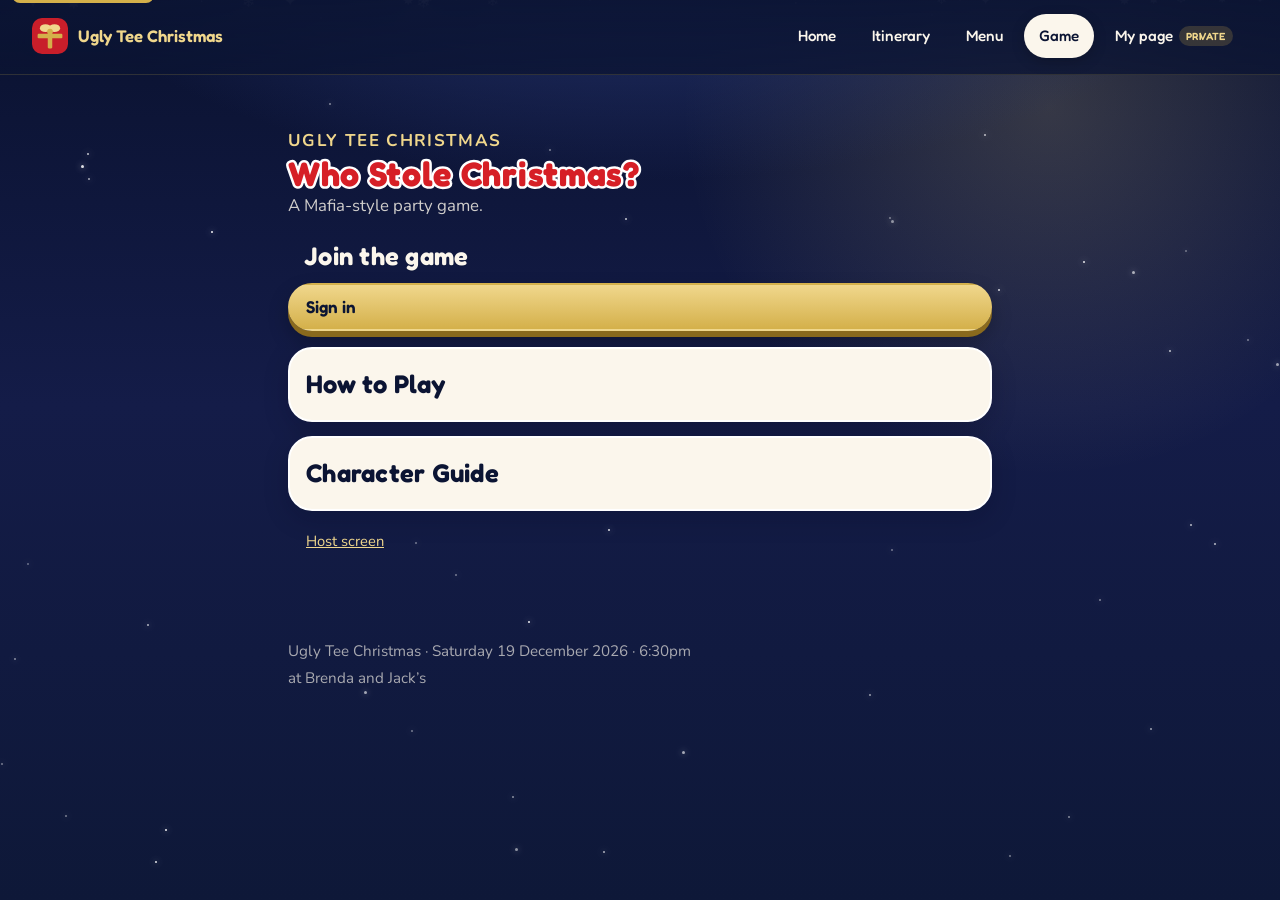
==== commit e46e0b5a: "Add party-night fixes, official rehearsal, and reconnect. Host can close a stalled night or vote, St" ====
--- a/game.html
+++ b/game.html
@@ -20,7 +20,7 @@
   <link rel="preconnect" href="https://fonts.googleapis.com">
   <link rel="preconnect" href="https://fonts.gstatic.com" crossorigin>
   <link href="https://fonts.googleapis.com/css2?family=Fredoka:wght@400;500;600;700&family=Nunito:ital,wght@0,400;0,600;0,700;1,400&display=swap" rel="stylesheet">
-  <link rel="stylesheet" href="assets/css/styles.css?v=20261125-party-release">
+  <link rel="stylesheet" href="assets/css/styles.css?v=20261126-party-fixes">
   <link rel="icon" href="assets/images/favicon.svg" type="image/svg+xml">
   <link rel="icon" href="assets/images/favicon-32.png" sizes="32x32" type="image/png">
   <link rel="apple-touch-icon" href="assets/images/apple-touch-icon.png">
@@ -65,10 +65,10 @@
   <div class="resume-bar" id="resume-song" hidden>
     <button type="button" class="btn btn-gold" id="resume-song-btn">Tap to keep the music going</button>
   </div>
-  <script src="assets/js/data.js?v=20261123-rehearsal" defer></script>
-  <script src="assets/js/adapters/mock.js?v=20261123-rehearsal" defer></script>
-  <script src="assets/js/adapters/supabase.js?v=20261123-rehearsal" defer></script>
-  <script src="assets/js/game.js?v=20261125-party-release" defer></script>
-  <script src="assets/js/main.js?v=20261122-aligned-actions" defer></script>
+  <script src="assets/js/data.js?v=20261126-party-fixes" defer></script>
+  <script src="assets/js/adapters/mock.js?v=20261126-party-fixes" defer></script>
+  <script src="assets/js/adapters/supabase.js?v=20261126-party-fixes" defer></script>
+  <script src="assets/js/game.js?v=20261126-party-fixes" defer></script>
+  <script src="assets/js/main.js?v=20261126-party-fixes" defer></script>
 </body>
 </html>
--- a/assets/css/styles.css
+++ b/assets/css/styles.css
@@ -1413,6 +1413,45 @@
   max-width: 32rem;
   margin: 0 auto 1.15rem;
 }
+.game-host-login {
+  max-width: 28rem;
+}
+.game-host-login form {
+  display: flex;
+  flex-direction: column;
+  align-items: stretch;
+  gap: 0.55rem;
+  margin-top: 1rem;
+}
+.game-host-login label {
+  display: block;
+  margin: 0;
+  font-family: var(--font-display);
+  font-weight: 700;
+  color: var(--navy);
+}
+.game-host-login #host-pin {
+  width: 100%;
+  max-width: 16rem;
+  box-sizing: border-box;
+  padding: 0.7rem 0.85rem;
+  font-size: 1.35rem;
+  letter-spacing: 0.28em;
+}
+.game-host-login button[type="submit"] {
+  width: 100%;
+  max-width: 16rem;
+}
+.game-host-tools {
+  max-width: 40rem;
+  margin: 0 auto 1rem;
+}
+.game-host-rehearsal, .game-host-morning-note, .player-card-morning-note, .game-host-waiting {
+  margin: 0.4rem 0 0;
+}
+.player-card-morning-note, .game-host-morning-note {
+  font-size: 0.95rem;
+}
 .game-wait-emoji { font-size: 3rem; margin: 0 0 0.35rem; line-height: 1; }
 .game-lobby h2, .game-lobby h3 { margin: 0 0 0.6rem; }
 .game-lobby p { margin-bottom: 0.6rem; }
@@ -2054,6 +2093,12 @@
   border: 0;
   background: none;
   box-shadow: none;
+}
+.game-home .game-wait:has(#game-sign-in) h2 {
+  color: var(--cream);
+  margin: 0 0 0.8rem;
+  padding-inline: var(--game-home-action-inset);
+  text-shadow: 0 1px 0 rgba(8, 20, 48, 0.45);
 }
 #game-sign-in {
   display: flex;
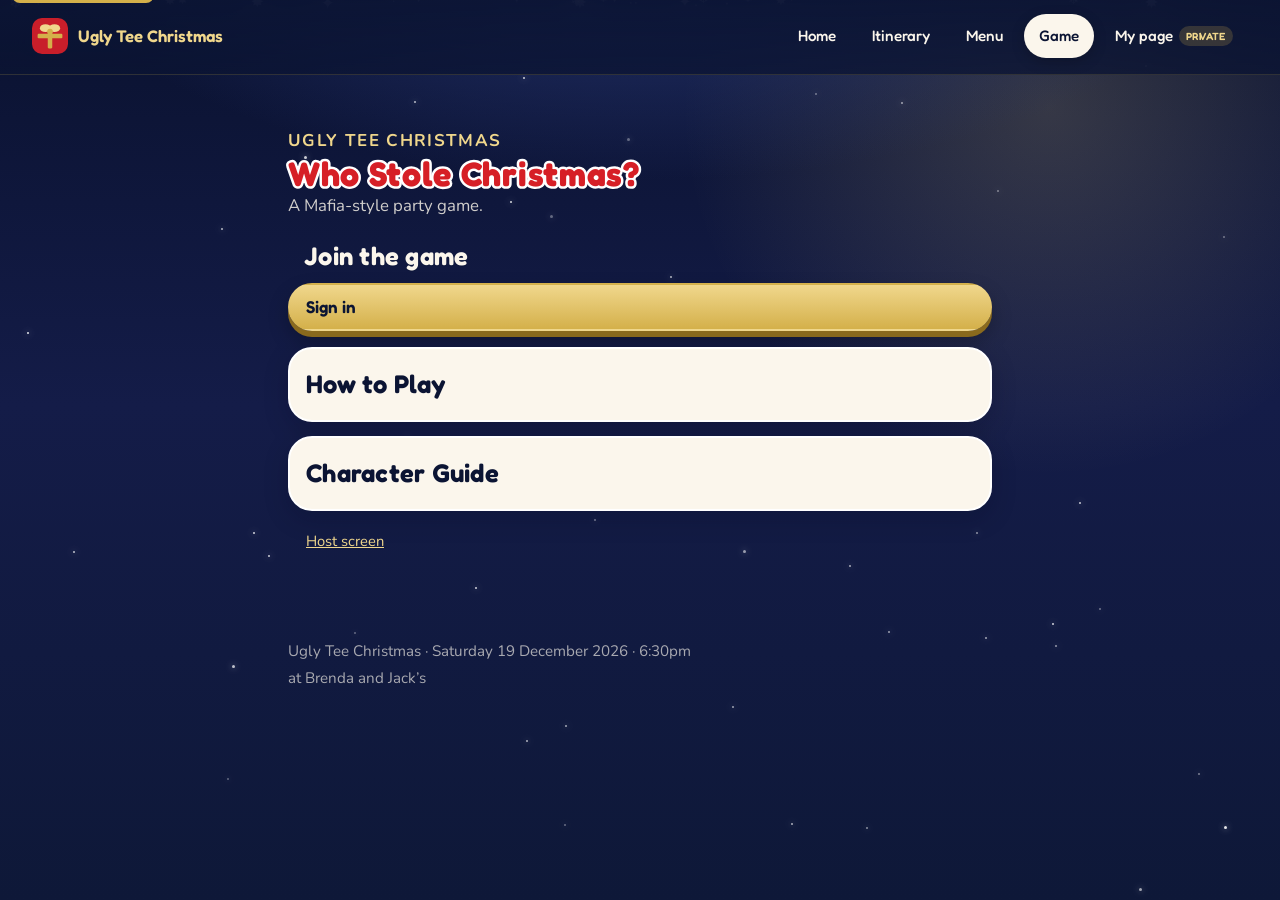
==== commit 81bbac96: "Make last-standing Krampus a Krampus win. If Krampus is the only player left, the round winner is Kr" ====
--- a/game.html
+++ b/game.html
@@ -20,7 +20,7 @@
   <link rel="preconnect" href="https://fonts.googleapis.com">
   <link rel="preconnect" href="https://fonts.gstatic.com" crossorigin>
   <link href="https://fonts.googleapis.com/css2?family=Fredoka:wght@400;500;600;700&family=Nunito:ital,wght@0,400;0,600;0,700;1,400&display=swap" rel="stylesheet">
-  <link rel="stylesheet" href="assets/css/styles.css?v=20261126-party-fixes">
+  <link rel="stylesheet" href="assets/css/styles.css?v=20261126-krampus-last">
   <link rel="icon" href="assets/images/favicon.svg" type="image/svg+xml">
   <link rel="icon" href="assets/images/favicon-32.png" sizes="32x32" type="image/png">
   <link rel="apple-touch-icon" href="assets/images/apple-touch-icon.png">
@@ -65,10 +65,10 @@
   <div class="resume-bar" id="resume-song" hidden>
     <button type="button" class="btn btn-gold" id="resume-song-btn">Tap to keep the music going</button>
   </div>
-  <script src="assets/js/data.js?v=20261126-party-fixes" defer></script>
-  <script src="assets/js/adapters/mock.js?v=20261126-party-fixes" defer></script>
-  <script src="assets/js/adapters/supabase.js?v=20261126-party-fixes" defer></script>
-  <script src="assets/js/game.js?v=20261126-party-fixes" defer></script>
-  <script src="assets/js/main.js?v=20261126-party-fixes" defer></script>
+  <script src="assets/js/data.js?v=20261126-krampus-last" defer></script>
+  <script src="assets/js/adapters/mock.js?v=20261126-krampus-last" defer></script>
+  <script src="assets/js/adapters/supabase.js?v=20261126-krampus-last" defer></script>
+  <script src="assets/js/game.js?v=20261126-krampus-last" defer></script>
+  <script src="assets/js/main.js?v=20261126-krampus-last" defer></script>
 </body>
 </html>
